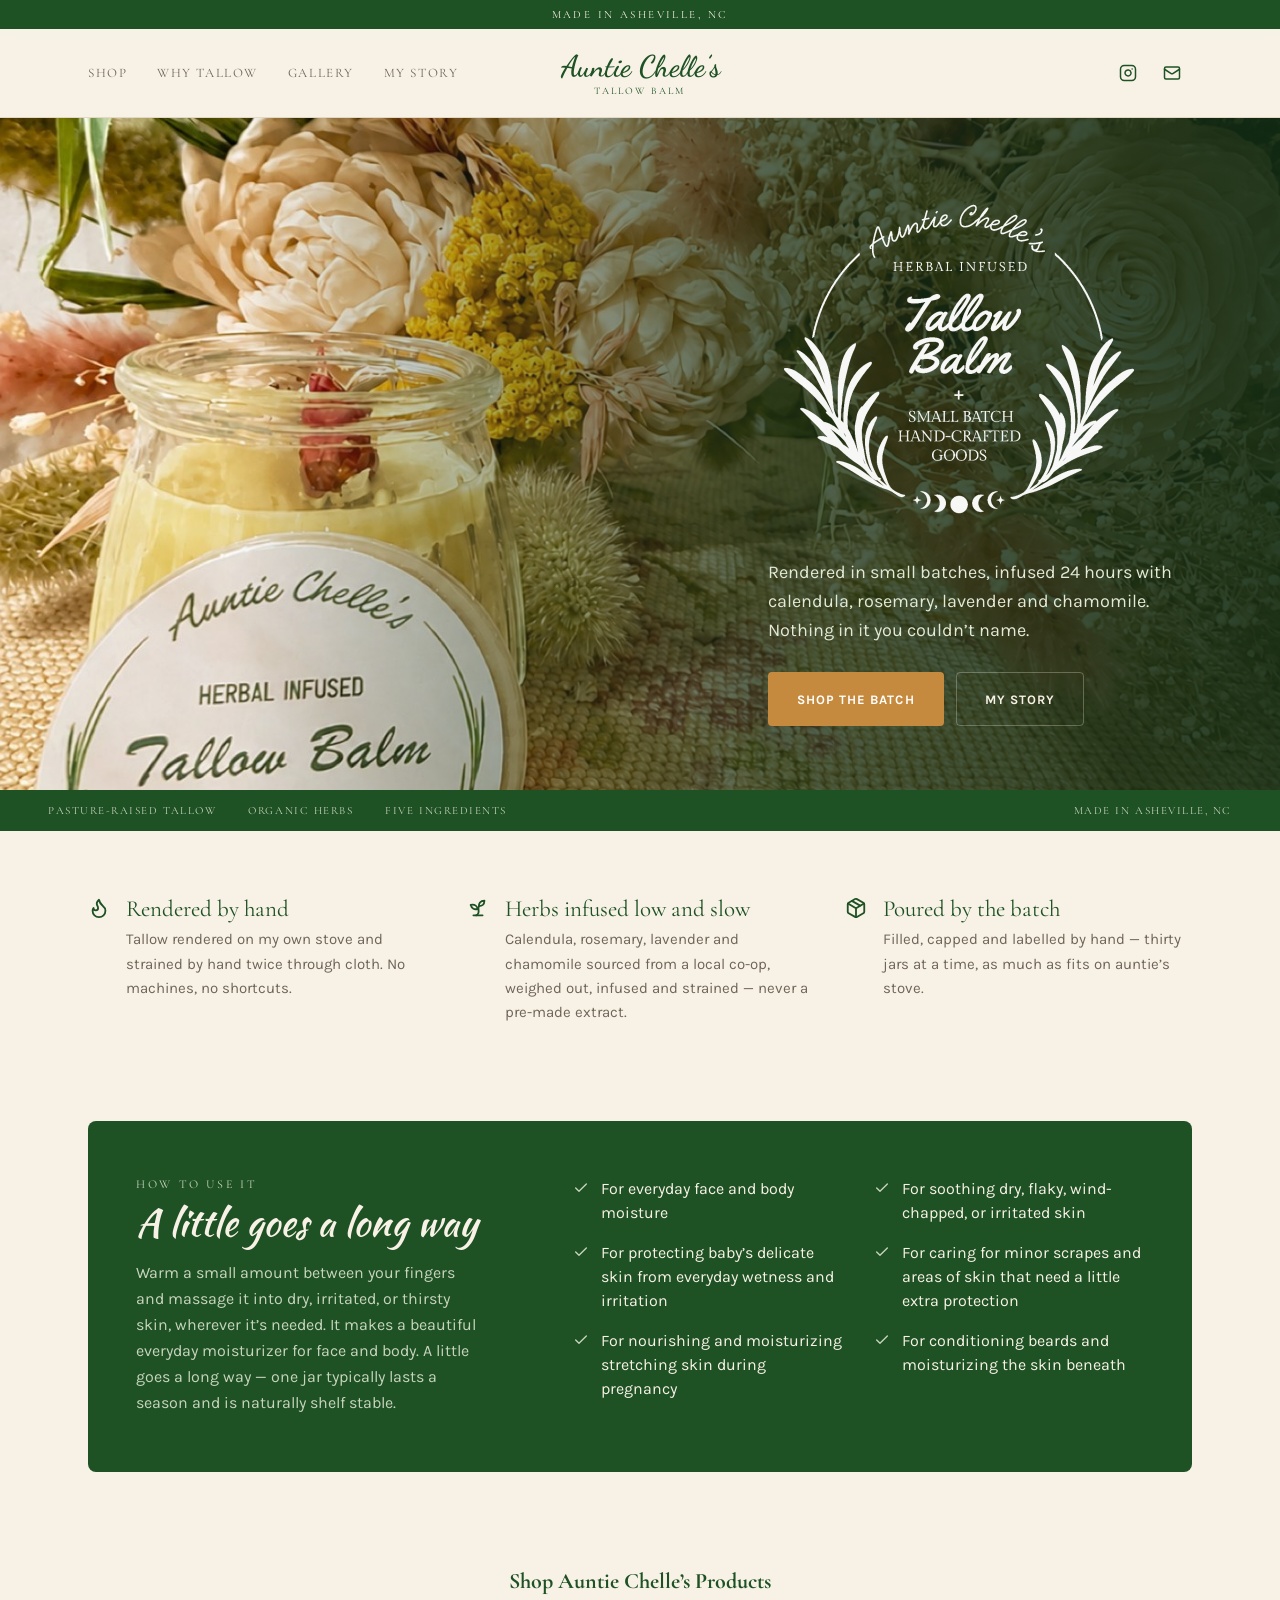
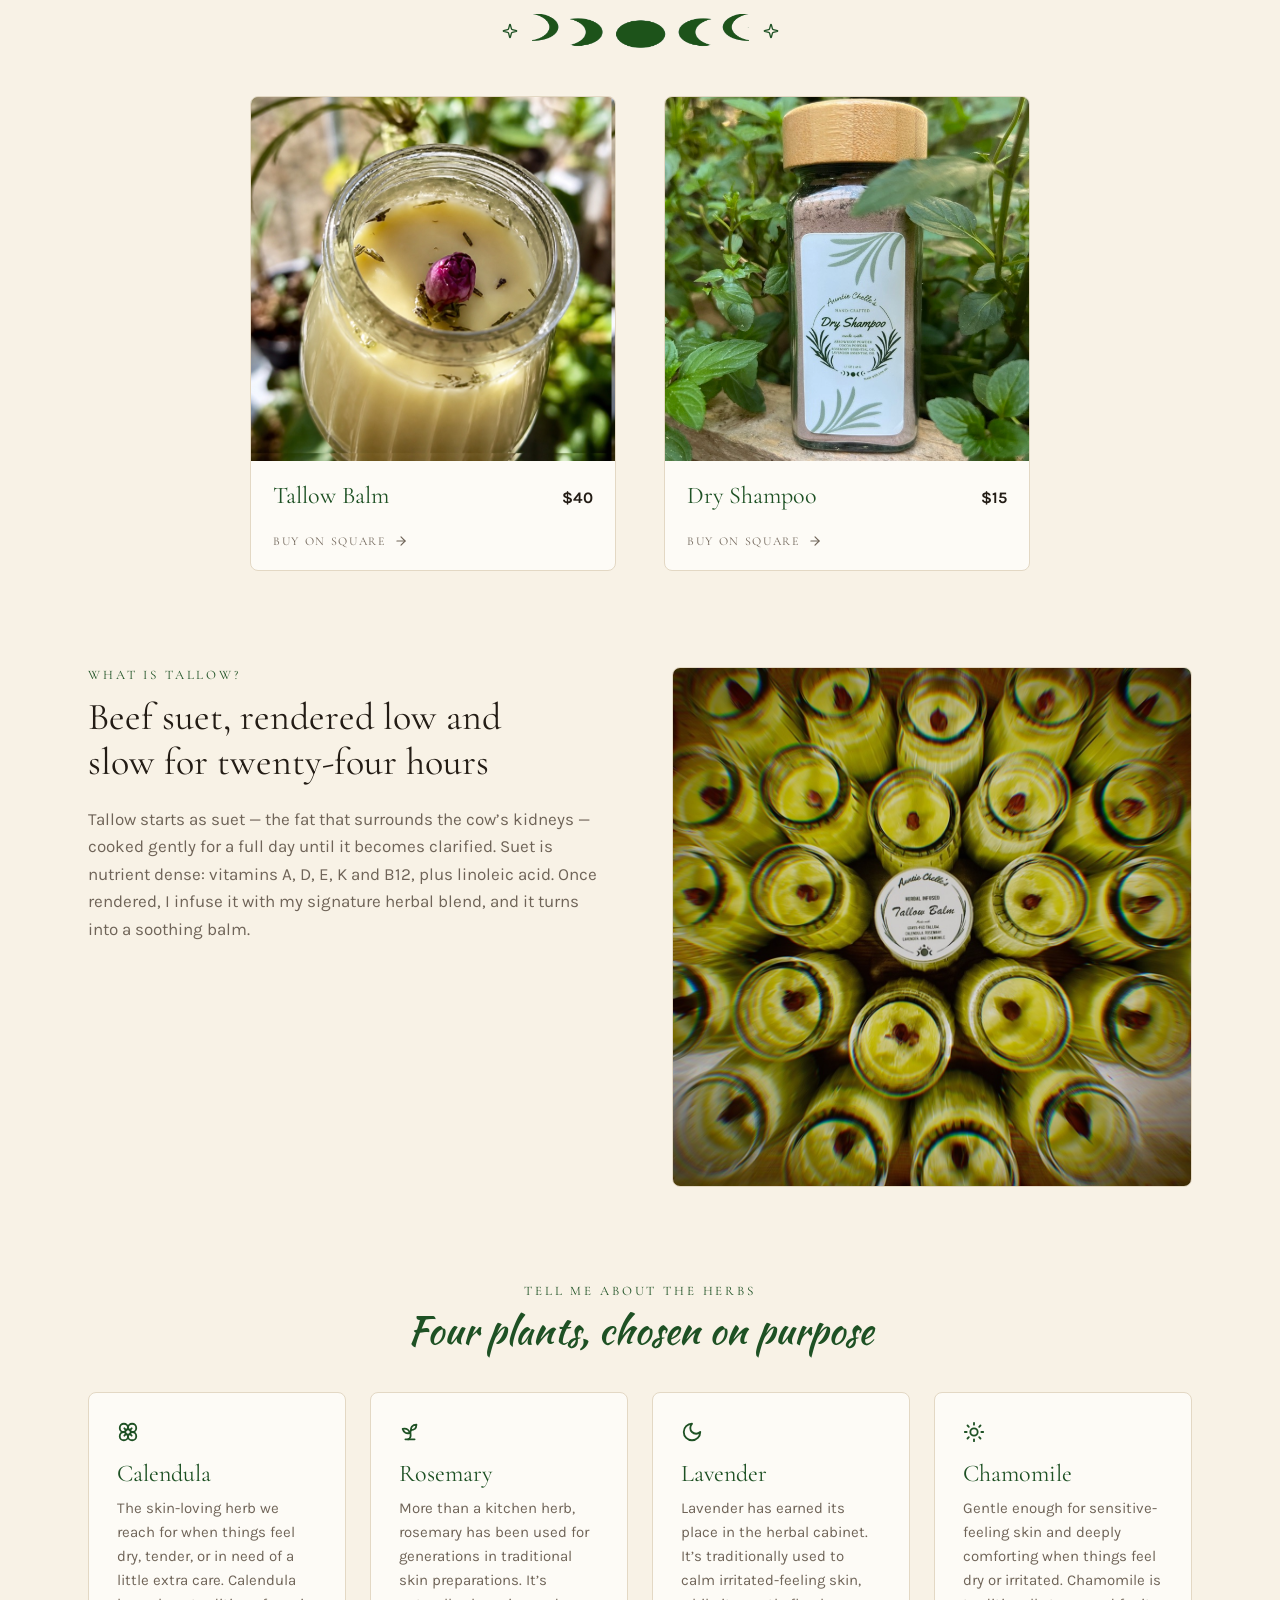
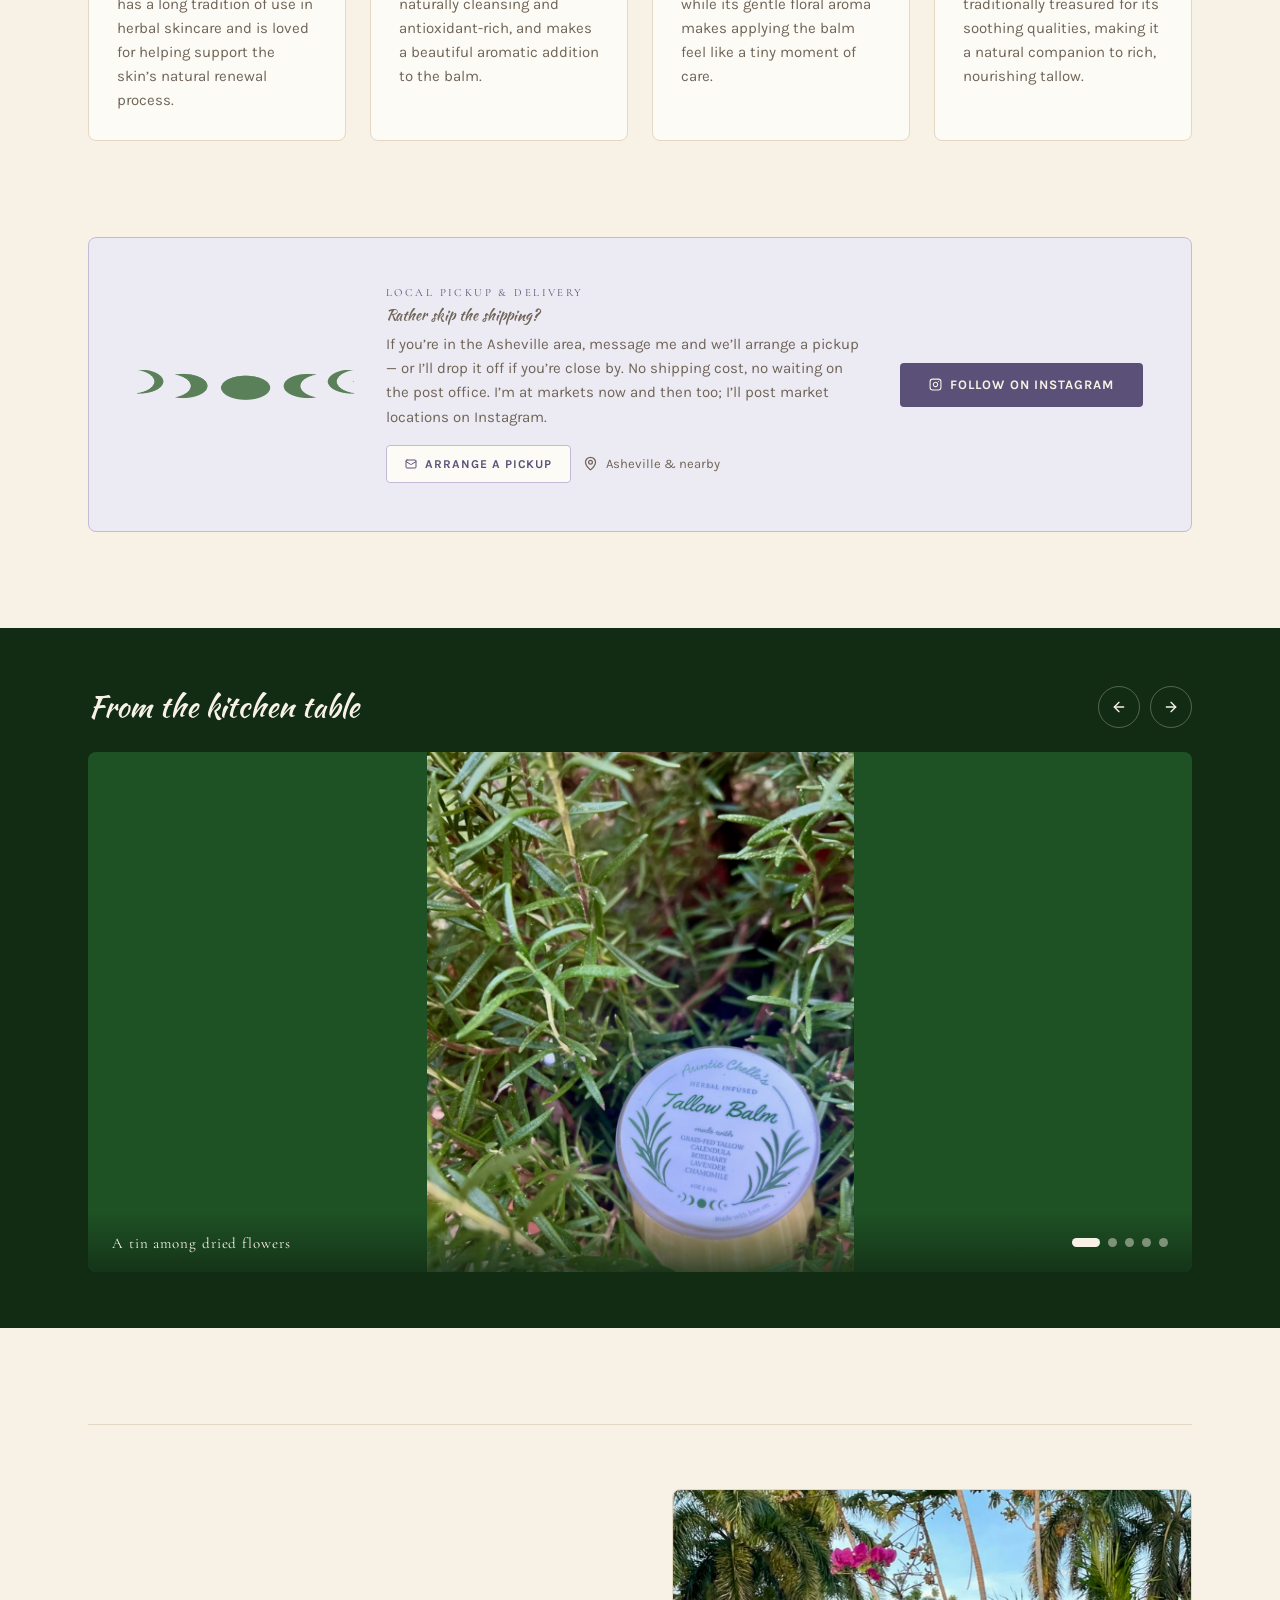
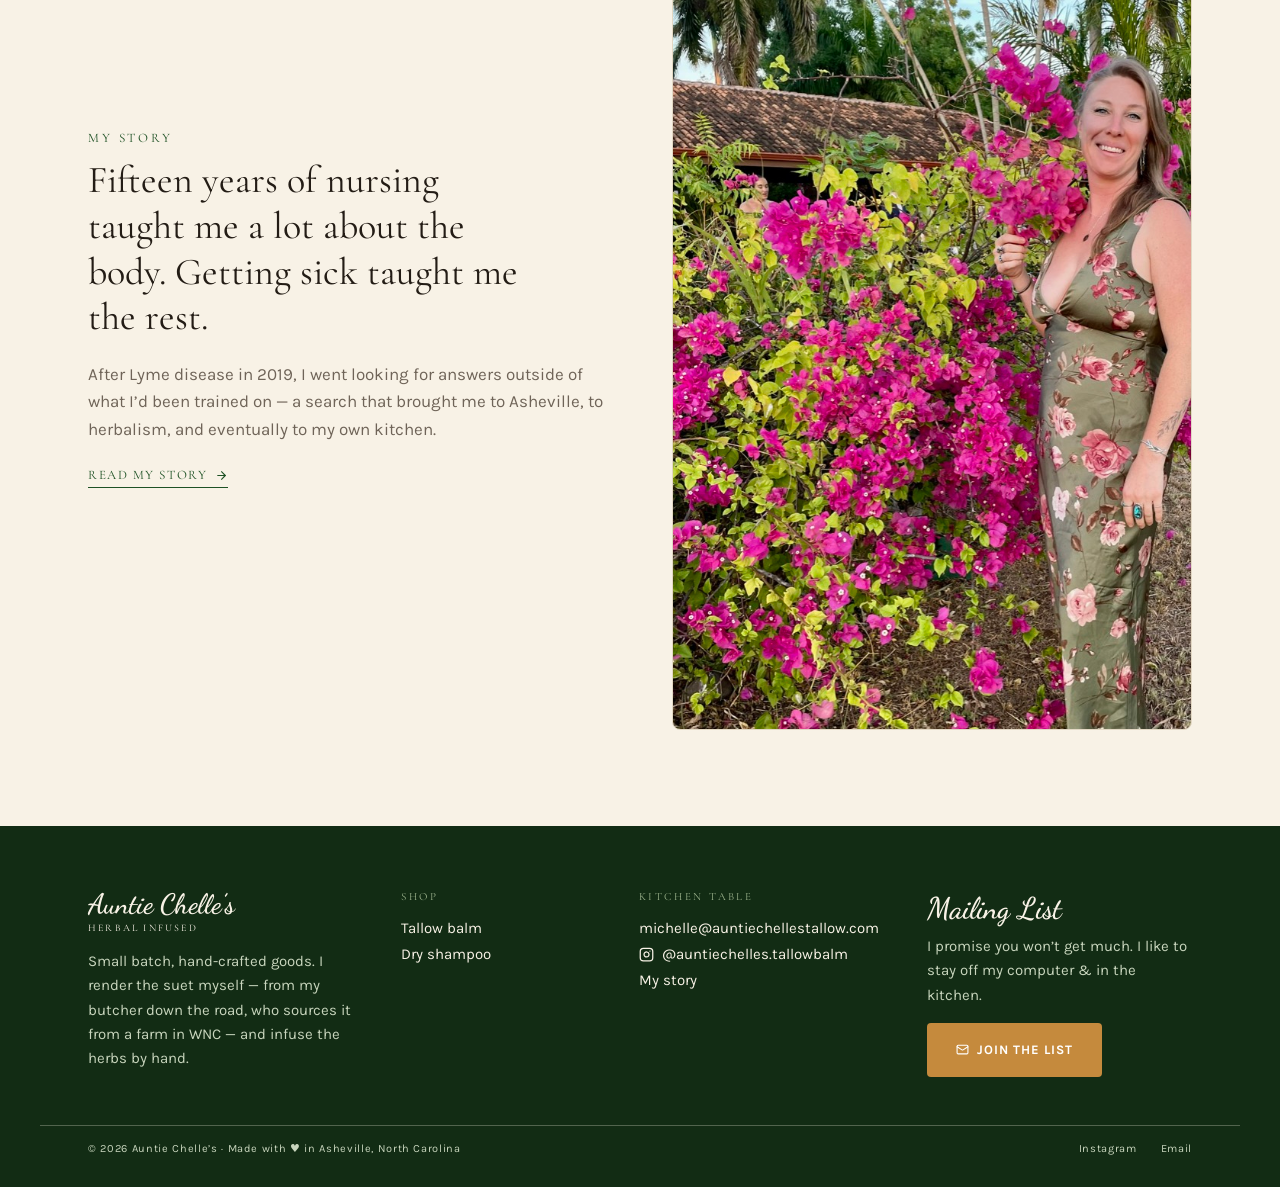
==== index.html @ f44988fe "Build static site from Claude Design export Converts the Claude Design canvas artboards into a plain" ====
<!DOCTYPE html>
<html lang="en">
<head>
<meta charset="utf-8">
<meta name="viewport" content="width=device-width, initial-scale=1">
<title>Auntie Chelle's Tallow Balm — Small Batch Herbal Skincare, Asheville NC</title>
<meta name="description" content="Grass-fed tallow balm rendered by hand in Asheville, North Carolina and infused with calendula, rosemary, lavender and chamomile. Five ingredients, nothing you can't name.">
<link rel="canonical" href="https://auntiechellestallow.com/">
<meta property="og:type" content="website">
<meta property="og:title" content="Auntie Chelle's Tallow Balm">
<meta property="og:description" content="Small batch herbal tallow balm, rendered by hand in Asheville, North Carolina.">
<meta property="og:image" content="https://auntiechellestallow.com/images/product-tallow-balm.jpg">
<meta property="og:url" content="https://auntiechellestallow.com/">
<meta name="twitter:card" content="summary_large_image">
<link rel="stylesheet" href="styles.css">
</head>
<body>

<!-- Icons. You never need to touch this block. -->
<svg width="0" height="0" style="position:absolute" aria-hidden="true" focusable="false"><defs>
<symbol id="i-instagram" viewBox="0 0 24 24"><rect width="20" height="20" x="2" y="2" rx="5" ry="5"/><path d="M16 11.37A4 4 0 1 1 12.63 8 4 4 0 0 1 16 11.37z"/><line x1="17.5" x2="17.51" y1="6.5" y2="6.5"/></symbol>
<symbol id="i-mail" viewBox="0 0 24 24"><rect width="20" height="16" x="2" y="4" rx="2"/><path d="m22 7-8.97 5.7a1.94 1.94 0 0 1-2.06 0L2 7"/></symbol>
<symbol id="i-flame" viewBox="0 0 24 24"><path d="M8.5 14.5A2.5 2.5 0 0 0 11 12c0-1.38-.5-2-1-3-1.072-2.143-.224-4.054 2-6 .5 2.5 2 4.9 4 6.5 2 1.6 3 3.5 3 5.5a7 7 0 1 1-14 0c0-1.153.433-2.294 1-3a2.5 2.5 0 0 0 2.5 2.5z"/></symbol>
<symbol id="i-sprout" viewBox="0 0 24 24"><path d="M7 20h10"/><path d="M10 20c5.5-2.5.8-6.4 3-10"/><path d="M9.5 9.4c1.1.8 1.8 2.2 2.3 3.7-2 .4-3.5.4-4.8-.3-1.2-.6-2.3-1.9-3-4.2 2.8-.5 4.4 0 5.5.8z"/><path d="M14.1 6a7 7 0 0 0-1.1 4c1.9-.1 3.3-.6 4.3-1.4 1-1 1.6-2.3 1.7-4.6-2.7.1-4 1-4.9 2z"/></symbol>
<symbol id="i-package" viewBox="0 0 24 24"><path d="M11 21.73a2 2 0 0 0 2 0l7-4A2 2 0 0 0 21 16V8a2 2 0 0 0-1-1.73l-7-4a2 2 0 0 0-2 0l-7 4A2 2 0 0 0 3 8v8a2 2 0 0 0 1 1.73z"/><path d="M12 22V12"/><path d="m3.3 7 7.703 4.734a2 2 0 0 0 1.994 0L20.7 7"/><path d="m7.5 4.27 9 5.15"/></symbol>
<symbol id="i-check" viewBox="0 0 24 24"><path d="M20 6 9 17l-5-5"/></symbol>
<symbol id="i-flower" viewBox="0 0 24 24"><circle cx="12" cy="12" r="3"/><path d="M12 16.5A4.5 4.5 0 1 1 7.5 12 4.5 4.5 0 1 1 12 7.5a4.5 4.5 0 1 1 4.5 4.5 4.5 4.5 0 1 1-4.5 4.5"/><path d="M12 7.5V9"/><path d="M7.5 12H9"/><path d="M16.5 12H15"/><path d="M12 16.5V15"/><path d="m8 8 1.88 1.88"/><path d="M14.12 9.88 16 8"/><path d="m8 16 1.88-1.88"/><path d="M14.12 14.12 16 16"/></symbol>
<symbol id="i-moon" viewBox="0 0 24 24"><path d="M12 3a6 6 0 0 0 9 9 9 9 0 1 1-9-9Z"/></symbol>
<symbol id="i-sun" viewBox="0 0 24 24"><circle cx="12" cy="12" r="4"/><path d="M12 2v2"/><path d="M12 20v2"/><path d="m4.93 4.93 1.41 1.41"/><path d="m17.66 17.66 1.41 1.41"/><path d="M2 12h2"/><path d="M20 12h2"/><path d="m6.34 17.66-1.41 1.41"/><path d="m19.07 4.93-1.41 1.41"/></symbol>
<symbol id="i-sparkle" viewBox="0 0 24 24"><path d="M9.937 15.5A2 2 0 0 0 8.5 14.063l-6.135-1.582a.5.5 0 0 1 0-.962L8.5 9.936A2 2 0 0 0 9.937 8.5l1.582-6.135a.5.5 0 0 1 .963 0L14.063 8.5A2 2 0 0 0 15.5 9.937l6.135 1.581a.5.5 0 0 1 0 .964L15.5 14.063a2 2 0 0 0-1.437 1.437l-1.582 6.135a.5.5 0 0 1-.963 0z"/></symbol>
<symbol id="i-arrow-left" viewBox="0 0 24 24"><path d="m12 19-7-7 7-7"/><path d="M19 12H5"/></symbol>
<symbol id="i-arrow-right" viewBox="0 0 24 24"><path d="M5 12h14"/><path d="m12 5 7 7-7 7"/></symbol>
<symbol id="i-map-pin" viewBox="0 0 24 24"><path d="M20 10c0 4.993-5.539 10.193-7.399 11.799a1 1 0 0 1-1.202 0C9.539 20.193 4 14.993 4 10a8 8 0 0 1 16 0"/><circle cx="12" cy="10" r="3"/></symbol>
<symbol id="i-menu" viewBox="0 0 24 24"><line x1="4" x2="20" y1="12" y2="12"/><line x1="4" x2="20" y1="6" y2="6"/><line x1="4" x2="20" y1="18" y2="18"/></symbol>
<symbol id="i-x" viewBox="0 0 24 24"><path d="M18 6 6 18"/><path d="m6 6 12 12"/></symbol>
</defs></svg>


<!-- ===== Top banner. Change this text, or delete these 3 lines to hide it. ===== -->
<div class="announce">Made in Asheville, NC</div>


<!-- ===== Header ===== -->
<header class="site-header">
  <div class="site-header__inner">
    <button class="nav-toggle" type="button" aria-expanded="false" aria-controls="site-nav" aria-label="Menu">
      <svg class="icon nav-toggle__open"><use href="#i-menu"/></svg>
      <svg class="icon nav-toggle__close"><use href="#i-x"/></svg>
    </button>
    <nav class="site-nav" id="site-nav">
      <a href="#shop">Shop</a>
      <a href="#about">Why Tallow</a>
      <a href="#gallery">Gallery</a>
      <a href="story.html">My Story</a>
    </nav>
    <a class="wordmark" href="#top">
      <span class="wordmark__name">Auntie Chelle&rsquo;s</span>
      <span class="wordmark__sub">Tallow Balm</span>
    </a>
    <div class="header-social">
      <a href="https://www.instagram.com/auntiechelles.tallowbalm/" target="_blank" rel="noopener" aria-label="Instagram"><svg class="icon"><use href="#i-instagram"/></svg></a>
      <a href="mailto:michelle@auntiechellestallow.com" aria-label="Email Michelle"><svg class="icon"><use href="#i-mail"/></svg></a>
    </div>
  </div>
</header>


<!-- ===== Hero ===== -->
<section id="top">
  <div class="hero">
    <div class="hero__inner">
      <img class="hero__mark" src="images/mark-tallow-balm.webp" width="380" height="356"
           alt="Auntie Chelle's Herbal Infused Tallow Balm — small batch hand-crafted goods">
      <p class="hero__text">Rendered in small batches, infused 24 hours with calendula, rosemary, lavender and chamomile. Nothing in it you couldn&rsquo;t name.</p>
      <div class="hero__actions">
        <a class="btn btn--accent" href="#shop">Shop the batch</a>
        <a class="btn btn--ghost-light" href="story.html">My story</a>
      </div>
    </div>
  </div>
  <div class="trust-strip">
    <span>Pasture-raised tallow</span>
    <span>Organic herbs</span>
    <span>Five ingredients</span>
    <span class="trust-strip__last">Made in Asheville, NC</span>
  </div>
</section>


<!-- ===== Three things ===== -->
<section class="wrap features">
  <div class="feature">
    <span class="feature__icon"><svg class="icon"><use href="#i-flame"/></svg></span>
    <div>
      <h2 class="feature__title">Rendered by hand</h2>
      <p>Tallow rendered on my own stove and strained by hand twice through cloth. No machines, no shortcuts.</p>
    </div>
  </div>
  <div class="feature">
    <span class="feature__icon"><svg class="icon"><use href="#i-sprout"/></svg></span>
    <div>
      <h2 class="feature__title">Herbs infused low and slow</h2>
      <p>Calendula, rosemary, lavender and chamomile sourced from a local co-op, weighed out, infused and strained &mdash; never a pre-made extract.</p>
    </div>
  </div>
  <div class="feature">
    <span class="feature__icon"><svg class="icon"><use href="#i-package"/></svg></span>
    <div>
      <h2 class="feature__title">Poured by the batch</h2>
      <p>Filled, capped and labelled by hand &mdash; thirty jars at a time, as much as fits on auntie&rsquo;s stove.</p>
    </div>
  </div>
</section>


<!-- ===== How to use it ===== -->
<section class="wrap section">
  <div class="panel panel--split">
    <div>
      <div class="eyebrow">How to use it</div>
      <p class="script-heading">A little goes a long way</p>
      <p class="panel__lede">Warm a small amount between your fingers and massage it into dry, irritated, or thirsty skin, wherever it&rsquo;s needed. It makes a beautiful everyday moisturizer for face and body. A little goes a long way &mdash; one jar typically lasts a season and is naturally shelf stable.</p>
    </div>
    <ul class="check-list">
      <li><svg class="icon"><use href="#i-check"/></svg>For everyday face and body moisture</li>
      <li><svg class="icon"><use href="#i-check"/></svg>For soothing dry, flaky, wind-chapped, or irritated skin</li>
      <li><svg class="icon"><use href="#i-check"/></svg>For protecting baby&rsquo;s delicate skin from everyday wetness and irritation</li>
      <li><svg class="icon"><use href="#i-check"/></svg>For caring for minor scrapes and areas of skin that need a little extra protection</li>
      <li><svg class="icon"><use href="#i-check"/></svg>For nourishing and moisturizing stretching skin during pregnancy</li>
      <li><svg class="icon"><use href="#i-check"/></svg>For conditioning beards and moisturizing the skin beneath</li>
    </ul>
  </div>
</section>


<!-- =========================================================================
     SHOP — to change a price, edit the text inside <span class="product-card__price">.
     To change where a card links, edit its href="..." (your Square checkout link).
     ========================================================================= -->
<section class="wrap section" id="shop">
  <div class="section-head">
    <h2 class="section-head__title">Shop Auntie Chelle&rsquo;s Products</h2>
    <div class="rule">
      <svg class="icon"><use href="#i-sparkle"/></svg>
      <img src="images/moon-rule.png" width="217" height="61" alt="">
      <svg class="icon"><use href="#i-sparkle"/></svg>
    </div>
  </div>
  <div class="product-grid">

    <a class="product-card" href="https://square.link/u/1GvXjHln" target="_blank" rel="noopener">
      <div class="product-card__media" style="background-image:url('images/product-tallow-balm.jpg');background-position:calc(58% - 15px) 45%"></div>
      <div class="product-card__body">
        <span class="product-card__name">Tallow Balm</span>
        <span class="product-card__price">$40</span>
      </div>
      <div class="product-card__cta">Buy on Square <svg class="icon"><use href="#i-arrow-right"/></svg></div>
    </a>

    <a class="product-card" href="https://square.link/u/zjrhsPnq" target="_blank" rel="noopener">
      <div class="product-card__media" style="background-image:url('images/product-dry-shampoo.jpg')"></div>
      <div class="product-card__body">
        <span class="product-card__name">Dry Shampoo</span>
        <span class="product-card__price">$15</span>
      </div>
      <div class="product-card__cta">Buy on Square <svg class="icon"><use href="#i-arrow-right"/></svg></div>
    </a>

  </div>
</section>


<!-- ===== What is tallow ===== -->
<section class="wrap section" id="about">
  <div class="split">
    <div>
      <div class="eyebrow">What is tallow?</div>
      <h2 class="serif-heading" style="max-width:24ch">Beef suet, rendered low and slow for twenty-four hours</h2>
      <p class="lede">Tallow starts as suet &mdash; the fat that surrounds the cow&rsquo;s kidneys &mdash; cooked gently for a full day until it becomes clarified. Suet is nutrient dense: vitamins A, D, E, K and B12, plus linoleic acid. Once rendered, I infuse it with my signature herbal blend, and it turns into a soothing balm.</p>
    </div>
    <div class="framed">
      <img src="images/gallery-batch.jpg" width="1100" height="1100" loading="lazy"
           alt="A finished batch of Tallow Balm jars, seen from above">
    </div>
  </div>
</section>


<!-- ===== The herbs ===== -->
<section class="wrap section">
  <div class="section-head" style="margin-bottom:0">
    <div class="eyebrow">Tell me about the herbs</div>
    <h2 class="script-heading">Four plants, chosen on purpose</h2>
  </div>
  <div class="herb-grid">
    <div class="herb">
      <div class="herb__icon"><svg class="icon"><use href="#i-flower"/></svg></div>
      <h3 class="herb__name">Calendula</h3>
      <p>The skin-loving herb we reach for when things feel dry, tender, or in need of a little extra care. Calendula has a long tradition of use in herbal skincare and is loved for helping support the skin&rsquo;s natural renewal process.</p>
    </div>
    <div class="herb">
      <div class="herb__icon"><svg class="icon"><use href="#i-sprout"/></svg></div>
      <h3 class="herb__name">Rosemary</h3>
      <p>More than a kitchen herb, rosemary has been used for generations in traditional skin preparations. It&rsquo;s naturally cleansing and antioxidant-rich, and makes a beautiful aromatic addition to the balm.</p>
    </div>
    <div class="herb">
      <div class="herb__icon"><svg class="icon"><use href="#i-moon"/></svg></div>
      <h3 class="herb__name">Lavender</h3>
      <p>Lavender has earned its place in the herbal cabinet. It&rsquo;s traditionally used to calm irritated-feeling skin, while its gentle floral aroma makes applying the balm feel like a tiny moment of care.</p>
    </div>
    <div class="herb">
      <div class="herb__icon"><svg class="icon"><use href="#i-sun"/></svg></div>
      <h3 class="herb__name">Chamomile</h3>
      <p>Gentle enough for sensitive-feeling skin and deeply comforting when things feel dry or irritated. Chamomile is traditionally treasured for its soothing qualities, making it a natural companion to rich, nourishing tallow.</p>
    </div>
  </div>
</section>


<!-- ===== Local pickup ===== -->
<section class="wrap section" id="market">
  <div class="pickup">
    <img class="pickup__mark" src="images/moon-rule.png" width="217" height="61" alt="" loading="lazy">
    <div>
      <div class="eyebrow">Local pickup &amp; delivery</div>
      <p class="pickup__title">Rather skip the shipping?</p>
      <p>If you&rsquo;re in the Asheville area, message me and we&rsquo;ll arrange a pickup &mdash; or I&rsquo;ll drop it off if you&rsquo;re close by. No shipping cost, no waiting on the post office. I&rsquo;m at markets now and then too; I&rsquo;ll post market locations on Instagram.</p>
      <div class="pickup__actions">
        <a class="btn btn--sm btn--lavender-outline" href="mailto:michelle@auntiechellestallow.com">
          <svg class="icon"><use href="#i-mail"/></svg>Arrange a pickup
        </a>
        <span class="pickup__note"><svg class="icon"><use href="#i-map-pin"/></svg>Asheville &amp; nearby</span>
      </div>
    </div>
    <a class="btn btn--lavender" href="https://www.instagram.com/auntiechelles.tallowbalm/" target="_blank" rel="noopener">
      <svg class="icon"><use href="#i-instagram"/></svg>Follow on Instagram
    </a>
  </div>
</section>


<!-- =========================================================================
     GALLERY — to add or remove a photo, add or remove one <div class="gallery__slide">
     line below. Put the photo in the images folder first. The dots and arrows
     adjust themselves automatically.
     ========================================================================= -->
<section class="gallery" id="gallery">
  <div class="gallery__head">
    <h2 class="gallery__title">From the kitchen table</h2>
    <div class="gallery__controls">
      <button class="gallery__btn" type="button" data-gallery-prev aria-label="Previous photo"><svg class="icon"><use href="#i-arrow-left"/></svg></button>
      <button class="gallery__btn" type="button" data-gallery-next aria-label="Next photo"><svg class="icon"><use href="#i-arrow-right"/></svg></button>
    </div>
  </div>
  <div class="gallery__frame">
    <div class="gallery__viewport" data-gallery aria-roledescription="carousel" aria-label="Photos of Auntie Chelle's balm">
      <div class="gallery__track" data-gallery-track>
        <div class="gallery__slide" style="background-image:url('images/gallery-tin-flowers.jpg')" data-caption="A tin among dried flowers" role="group" aria-label="A tin among dried flowers"></div>
        <div class="gallery__slide" style="background-image:url('images/gallery-rosemary.jpg')" data-caption="Rosemary, straight from the bush" role="group" aria-label="Rosemary, straight from the bush"></div>
        <div class="gallery__slide" style="background-image:url('images/gallery-seaside.jpg')" data-caption="Travels to the water" role="group" aria-label="Travels to the water"></div>
        <div class="gallery__slide" style="background-image:url('images/gallery-snow.jpg')" data-caption="Winter hands, winter batch" role="group" aria-label="Winter hands, winter batch"></div>
        <div class="gallery__slide" style="background-image:url('images/gallery-shells.jpg')" data-caption="Travels well" role="group" aria-label="Travels well"></div>
      </div>
      <div class="gallery__caption-bar">
        <span class="gallery__caption" data-gallery-caption></span>
        <div class="gallery__dots" data-gallery-dots></div>
      </div>
    </div>
  </div>
</section>


<!-- ===== My story teaser ===== -->
<section class="wrap section" id="story">
  <div class="split split--center" style="border-top:1px solid var(--border-hairline);padding-top:64px">
    <div>
      <div class="eyebrow">My story</div>
      <h2 class="serif-heading" style="max-width:24ch">Fifteen years of nursing taught me a lot about the body. Getting sick taught me the rest.</h2>
      <p class="lede" style="max-width:52ch">After Lyme disease in 2019, I went looking for answers outside of what I&rsquo;d been trained on &mdash; a search that brought me to Asheville, to herbalism, and eventually to my own kitchen.</p>
      <a href="story.html" style="display:inline-flex;align-items:center;gap:8px;margin-top:24px;text-decoration:none;font-family:var(--font-display);font-size:13px;text-transform:uppercase;letter-spacing:.12em;color:var(--rosemary-700);border-bottom:1px solid var(--rosemary-700);padding-bottom:4px">
        Read my story <svg class="icon"><use href="#i-arrow-right"/></svg>
      </a>
    </div>
    <div class="framed">
      <img src="images/michelle.jpg" width="680" height="1100" loading="lazy"
           alt="Michelle, maker of Auntie Chelle's, beside a bougainvillea"
           style="height:100%;object-fit:cover;object-position:75% 30%">
    </div>
  </div>
</section>


<!-- ===== Footer ===== -->
<footer class="site-footer">
  <div class="site-footer__cols">
    <div>
      <div class="wordmark">
        <span class="wordmark__name">Auntie Chelle&rsquo;s</span>
        <span class="wordmark__sub">Herbal Infused</span>
      </div>
      <p class="site-footer__blurb">Small batch, hand-crafted goods. I render the suet myself &mdash; from my butcher down the road, who sources it from a farm in WNC &mdash; and infuse the herbs by hand.</p>
    </div>
    <div>
      <div class="footer-head">Shop</div>
      <div class="footer-links">
        <a href="https://square.link/u/1GvXjHln" target="_blank" rel="noopener">Tallow balm</a>
        <a href="https://square.link/u/zjrhsPnq" target="_blank" rel="noopener">Dry shampoo</a>
      </div>
    </div>
    <div>
      <div class="footer-head">Kitchen table</div>
      <div class="footer-links">
        <a href="mailto:michelle@auntiechellestallow.com">michelle@auntiechellestallow.com</a>
        <a href="https://www.instagram.com/auntiechelles.tallowbalm/" target="_blank" rel="noopener"><svg class="icon"><use href="#i-instagram"/></svg>@auntiechelles.tallowbalm</a>
        <a href="story.html">My story</a>
      </div>
    </div>

    <!-- ===================================================================
         MAILING LIST — this button opens Michelle's Square signup page.
         If the Square link ever changes, replace the href below with the new
         one from Square Dashboard → Customer Directory → Customer Programs.
         =================================================================== -->
    <div class="signup">
      <div class="signup__title">Mailing List</div>
      <p>I promise you won&rsquo;t get much. I like to stay off my computer &amp; in the kitchen.</p>
      <a class="btn btn--accent" href="https://squareup.com/customer-programs/enroll/7SmyrC2PEn3K" target="_blank" rel="noopener">
        <svg class="icon"><use href="#i-mail"/></svg>Join the list
      </a>
    </div>
  </div>

  <div class="site-footer__bottom">
    <span>&copy; 2026 Auntie Chelle&rsquo;s &middot; Made with &hearts; in Asheville, North Carolina</span>
    <nav>
      <a href="https://www.instagram.com/auntiechelles.tallowbalm/" target="_blank" rel="noopener">Instagram</a>
      <a href="mailto:michelle@auntiechellestallow.com">Email</a>
    </nav>
  </div>
</footer>


<script src="site.js"></script>
</body>
</html>
---- styles.css ----
/* ==========================================================================
   Auntie Chelle's — site styles
   Colours and type come from the brand design system. If you want to change
   a colour everywhere on the site, change it once here in :root below.
   ========================================================================== */

@import url("https://fonts.googleapis.com/css2?family=Kaushan+Script&family=Dancing+Script:wght@400..700&family=Cormorant+Garamond:ital,wght@0,300..700;1,300..600&family=Karla:ital,wght@0,300..700;1,400..600&display=swap");

:root {
  /* Greens */
  --rosemary-900: #122c14;
  --rosemary-700: #1e5124;
  --rosemary-600: #2f5028;
  --rosemary-300: #9cb38d;
  --rosemary-200: #c8d5bd;
  --rosemary-100: #e6ecdf;

  /* Creams */
  --tallow-50: #fdfbf6;
  --tallow-100: #f8f2e6;
  --tallow-200: #efe5d2;

  /* Lavender (used by the local-pickup panel) */
  --lavender-100: #eceaf2;
  --lavender-300: #c3bad8;
  --lavender-700: #5b5178;

  /* Beeswax (buttons) */
  --beeswax-500: #c58a3d;
  --beeswax-700: #8c5c1f;

  /* Ink */
  --ink-900: #231c15;
  --ink-500: #6f6458;

  --border-hairline: #e3d8c4;
  --border-inverse: rgba(248, 242, 230, 0.28);

  /* Type */
  --font-body: Karla, system-ui, -apple-system, sans-serif;
  --font-display: "Cormorant Garamond", Georgia, serif;
  --font-script: "Kaushan Script", cursive;
  --font-wordmark: "Dancing Script", cursive;

  --radius: 8px;
  --page-max: 1200px;
  --gutter: 48px;
}

/* --------------------------------------------------------------- reset -- */

*,
*::before,
*::after { box-sizing: border-box; }

body {
  margin: 0;
  background: var(--tallow-100);
  background-image:
    radial-gradient(rgba(35, 28, 21, 0.035) 1px, transparent 1.4px) 0 0 / 7px 7px,
    radial-gradient(rgba(35, 28, 21, 0.025) 1px, transparent 1.4px) 3px 4px / 11px 11px;
  font-family: var(--font-body);
  color: var(--ink-900);
  -webkit-font-smoothing: antialiased;
}

img { max-width: 100%; }

a { color: inherit; }

h1, h2, h3 { font-weight: 400; margin: 0; }

p { margin: 0; }

:focus-visible {
  outline: 2px solid var(--lavender-700);
  outline-offset: 3px;
}

.icon {
  width: 1em;
  height: 1em;
  flex: 0 0 auto;
  stroke: currentColor;
  stroke-width: 2;
  stroke-linecap: round;
  stroke-linejoin: round;
  fill: none;
}

.visually-hidden {
  position: absolute;
  width: 1px; height: 1px;
  padding: 0; margin: -1px;
  overflow: hidden;
  clip: rect(0 0 0 0);
  white-space: nowrap;
}

/* ------------------------------------------------------------- layout --- */

.wrap {
  max-width: var(--page-max);
  margin: 0 auto;
  padding-left: var(--gutter);
  padding-right: var(--gutter);
}

.section { padding-top: 96px; }

/* Stop the sticky header from covering a section when you jump to it
   from the menu (e.g. clicking "Shop" and landing on #shop). */
html { scroll-behavior: smooth; }
[id] { scroll-margin-top: 104px; }

@media (prefers-reduced-motion: reduce) {
  html { scroll-behavior: auto; }
}

.eyebrow {
  font-family: var(--font-display);
  font-size: 13px;
  text-transform: uppercase;
  letter-spacing: 0.22em;
  color: var(--rosemary-700);
}

.script-heading {
  font-family: var(--font-script);
  color: var(--rosemary-700);
  font-size: clamp(28px, 4vw, 38px);
  line-height: 1.15;
  margin: 10px 0 0;
}

.serif-heading {
  font-family: var(--font-display);
  font-size: clamp(28px, 4vw, 38px);
  line-height: 1.2;
  margin: 12px 0 20px;
}

.lede {
  color: var(--ink-500);
  font-size: 17px;
  line-height: 1.62;
  max-width: 54ch;
}

.rule {
  display: flex;
  align-items: center;
  justify-content: center;
  gap: 14px;
  color: var(--rosemary-700);
  margin-top: 20px;
}
.rule .icon { width: 16px; height: 16px; }
.rule img { height: 34px; display: block; }

/* ------------------------------------------------------------ buttons --- */

.btn {
  display: inline-flex;
  align-items: center;
  justify-content: center;
  gap: 8px;
  height: 54px;
  padding: 0 28px;
  border-radius: 4px;
  border: 1px solid transparent;
  font-family: var(--font-body);
  font-size: 13px;
  font-weight: 700;
  text-transform: uppercase;
  letter-spacing: 0.08em;
  text-decoration: none;
  white-space: nowrap;
  cursor: pointer;
  transition: background-color 0.18s ease, color 0.18s ease, border-color 0.18s ease;
}

.btn--accent {
  background: var(--beeswax-500);
  color: #fff;
}
.btn--accent:hover { background: var(--beeswax-700); }

.btn--ghost-light {
  background: transparent;
  color: var(--tallow-100);
  border-color: var(--border-inverse);
}
.btn--ghost-light:hover { background: rgba(248, 242, 230, 0.12); }

.btn--sm { height: 38px; padding: 0 18px; font-size: 12px; }

/* ------------------------------------------------------------- header --- */

.announce {
  background: var(--rosemary-700);
  color: var(--tallow-100);
  text-align: center;
  padding: 8px 16px;
  font-family: var(--font-display);
  font-size: 11px;
  text-transform: uppercase;
  letter-spacing: 0.22em;
}

.site-header {
  position: sticky;
  top: 0;
  z-index: 30;
  background: rgba(248, 242, 230, 0.92);
  backdrop-filter: blur(10px);
  border-bottom: 1px solid var(--border-hairline);
}

.site-header__inner {
  max-width: var(--page-max);
  margin: 0 auto;
  padding: 0 var(--gutter);
  height: 88px;
  display: grid;
  grid-template-columns: 1fr auto 1fr;
  align-items: center;
  gap: 24px;
}

.site-nav {
  display: flex;
  gap: 30px;
  justify-self: start;
}

.site-nav a,
.site-footer a { text-decoration: none; }

.site-nav a {
  font-family: var(--font-display);
  font-size: 13px;
  text-transform: uppercase;
  letter-spacing: 0.12em;
  color: var(--ink-500);
  white-space: nowrap;
}
.site-nav a:hover,
.site-nav a[aria-current="page"] { color: var(--rosemary-700); }

.wordmark {
  display: flex;
  flex-direction: column;
  align-items: center;
  line-height: 1;
  color: var(--rosemary-700);
  text-decoration: none;
}
.wordmark__name {
  font-family: var(--font-wordmark);
  font-weight: 600;
  font-size: 30px;
  white-space: nowrap;
}
.wordmark__sub {
  font-family: var(--font-display);
  font-size: 10px;
  text-transform: uppercase;
  letter-spacing: 0.22em;
  margin-top: 5px;
  white-space: nowrap;
}

.header-social {
  display: flex;
  justify-content: flex-end;
  align-items: center;
  gap: 4px;
}
.header-social a {
  width: 40px;
  height: 40px;
  display: grid;
  place-items: center;
  border-radius: 999px;
  color: var(--rosemary-700);
}
.header-social a:hover { background: var(--rosemary-100); }
.header-social .icon { width: 18px; height: 18px; }

.nav-toggle { display: none; }

/* --------------------------------------------------------------- hero --- */

.hero {
  position: relative;
  min-height: 560px;
  background: var(--tallow-200) url("images/hero-banner.jpg") left 60% / cover no-repeat;
  display: flex;
  justify-content: flex-end;
}
.hero::before {
  content: "";
  position: absolute;
  inset: 0;
  background: linear-gradient(
    270deg,
    rgba(18, 44, 20, 0.9) 0%,
    rgba(18, 44, 20, 0.72) 40%,
    rgba(18, 44, 20, 0) 82%
  );
}
.hero__inner {
  position: relative;
  padding: 64px 72px 64px 88px;
  max-width: 760px;
  display: flex;
  flex-direction: column;
  justify-content: center;
  align-items: flex-start;
}
.hero__mark {
  width: 380px;
  display: block;
  margin: 0 0 6px;
  filter: brightness(0) invert(1) opacity(0.96);
}
.hero__text {
  color: #e2e9d6;
  font-size: 18px;
  line-height: 1.6;
  max-width: 40ch;
  margin: 14px 0 0;
}
.hero__actions { display: flex; flex-wrap: wrap; gap: 12px; margin-top: 28px; }

.trust-strip {
  background: var(--rosemary-700);
  color: var(--rosemary-200);
  padding: 14px var(--gutter);
  display: flex;
  flex-wrap: wrap;
  gap: 12px 32px;
  font-family: var(--font-display);
  font-size: 11px;
  text-transform: uppercase;
  letter-spacing: 0.14em;
}
.trust-strip__last { margin-left: auto; }

/* ----------------------------------------------------------- features --- */

.features {
  display: grid;
  grid-template-columns: repeat(3, 1fr);
  gap: 32px;
  padding-top: 64px;
}
.feature { display: flex; gap: 16px; }
.feature__icon { color: var(--rosemary-700); margin-top: 2px; }
.feature__icon .icon { width: 22px; height: 22px; }
.feature__title {
  font-family: var(--font-display);
  font-size: 23px;
  color: var(--rosemary-700);
}
.feature p {
  font-size: 15px;
  color: var(--ink-500);
  margin-top: 4px;
  line-height: 1.62;
}

/* ------------------------------------------------------------ how-to ---- */

.panel {
  background: var(--rosemary-700);
  border-radius: var(--radius);
  padding: 56px 48px;
  color: var(--tallow-100);
}
.panel--split {
  display: grid;
  grid-template-columns: 0.8fr 1.2fr;
  gap: 56px;
  align-items: start;
}
.panel .eyebrow { color: var(--rosemary-200); font-size: 12px; }
.panel .script-heading { color: inherit; }
.panel__lede {
  color: var(--rosemary-200);
  font-size: 16px;
  line-height: 1.62;
  margin-top: 16px;
  max-width: 34ch;
}

.check-list {
  display: grid;
  grid-template-columns: 1fr 1fr;
  gap: 16px 32px;
  list-style: none;
  margin: 0;
  padding: 0;
}
.check-list li {
  display: flex;
  gap: 12px;
  font-size: 16px;
  line-height: 1.5;
}
.check-list .icon {
  width: 16px;
  height: 16px;
  color: var(--rosemary-200);
  margin-top: 3px;
}

/* ---------------------------------------------------------- products --- */

.section-head { text-align: center; margin-bottom: 48px; }
.section-head__title {
  font-family: var(--font-display);
  font-size: 22px;
  font-weight: 700;
  color: var(--rosemary-700);
}

.product-grid {
  display: grid;
  grid-template-columns: repeat(auto-fit, minmax(280px, 1fr));
  gap: 48px;
  max-width: 780px;
  margin: 0 auto;
}

.product-card {
  display: flex;
  flex-direction: column;
  background: var(--tallow-50);
  border: 1px solid var(--border-hairline);
  border-radius: var(--radius);
  overflow: hidden;
  text-decoration: none;
  color: inherit;
  transition: border-color 0.18s ease, transform 0.18s ease;
}
.product-card:hover {
  border-color: var(--rosemary-600);
  transform: translateY(-3px);
}
.product-card__media {
  aspect-ratio: 1 / 1;
  background-size: cover;
  background-position: center;
  background-color: var(--tallow-200);
}
.product-card__body {
  padding: 20px 22px 24px;
  display: flex;
  align-items: baseline;
  justify-content: space-between;
  gap: 16px;
}
.product-card__name {
  font-family: var(--font-display);
  font-size: 24px;
  color: var(--rosemary-700);
}
.product-card__price {
  font-family: var(--font-body);
  font-size: 16px;
  font-weight: 700;
  color: var(--ink-900);
}
.product-card__cta {
  padding: 0 22px 22px;
  font-family: var(--font-display);
  font-size: 12px;
  text-transform: uppercase;
  letter-spacing: 0.14em;
  color: var(--ink-500);
  display: flex;
  align-items: center;
  gap: 8px;
}
.product-card__cta .icon { width: 14px; height: 14px; }

/* -------------------------------------------------------------- split --- */

.split {
  display: grid;
  grid-template-columns: 1fr 1fr;
  gap: 64px;
  align-items: start;
}
.split--center { align-items: center; }

.framed {
  border-radius: var(--radius);
  overflow: hidden;
  border: 1px solid var(--border-hairline);
  background: var(--tallow-200);
}
.framed img { display: block; width: 100%; height: auto; }

/* -------------------------------------------------------------- herbs --- */

.herb-grid {
  display: grid;
  grid-template-columns: repeat(4, 1fr);
  gap: 24px;
  margin-top: 40px;
}
.herb {
  background: var(--tallow-50);
  border: 1px solid var(--border-hairline);
  border-radius: var(--radius);
  padding: 28px;
}
.herb__icon { color: var(--rosemary-700); }
.herb__icon .icon { width: 22px; height: 22px; }
.herb__name {
  font-family: var(--font-display);
  font-size: 24px;
  color: var(--rosemary-700);
  margin-top: 12px;
}
.herb p {
  color: var(--ink-500);
  font-size: 15px;
  line-height: 1.6;
  margin-top: 8px;
}

/* ------------------------------------------------------------- pickup --- */

.pickup {
  background: var(--lavender-100);
  border: 1px solid var(--lavender-300);
  border-radius: var(--radius);
  padding: 48px;
  display: grid;
  grid-template-columns: auto 1fr auto;
  align-items: center;
  gap: 32px;
}
.pickup__mark { height: 30px; opacity: 0.7; }
.pickup .eyebrow { color: var(--lavender-700); font-size: 11px; }
.pickup__title {
  font-family: var(--font-script);
  font-size: 26px;
  color: var(--lavender-700);
  margin-top: 6px;
}
.pickup p {
  font-size: 15px;
  color: var(--ink-500);
  margin-top: 4px;
  line-height: 1.62;
  max-width: 60ch;
}
.pickup__actions {
  display: flex;
  gap: 12px;
  margin-top: 16px;
  flex-wrap: wrap;
  align-items: center;
}
.btn--lavender-outline {
  border-color: var(--lavender-300);
  background: var(--tallow-50);
  color: var(--lavender-700);
}
.btn--lavender-outline:hover { background: #fff; }
.btn--lavender {
  background: var(--lavender-700);
  color: var(--tallow-100);
  height: 44px;
}
.btn--lavender:hover { background: #4a4163; }
.pickup__note {
  display: inline-flex;
  align-items: center;
  gap: 8px;
  font-size: 13px;
  color: var(--ink-500);
}
.pickup__note .icon { width: 15px; height: 15px; }

/* ------------------------------------------------------------ gallery --- */

.gallery {
  margin-top: 96px;
  background: var(--rosemary-900);
  padding: 56px 0;
}
.gallery__head {
  max-width: var(--page-max);
  margin: 0 auto;
  padding: 0 var(--gutter) 24px;
  display: flex;
  align-items: flex-end;
  justify-content: space-between;
  gap: 24px;
}
.gallery__title {
  font-family: var(--font-script);
  font-size: 30px;
  color: var(--tallow-100);
}
.gallery__controls { display: flex; gap: 10px; }
.gallery__btn {
  width: 42px;
  height: 42px;
  display: grid;
  place-items: center;
  border-radius: 999px;
  border: 1px solid var(--border-inverse);
  background: transparent;
  color: var(--tallow-100);
  cursor: pointer;
}
.gallery__btn:hover { background: rgba(248, 242, 230, 0.12); }
.gallery__btn .icon { width: 16px; height: 16px; }

.gallery__frame {
  max-width: var(--page-max);
  margin: 0 auto;
  padding: 0 var(--gutter);
}
.gallery__viewport {
  position: relative;
  height: 520px;
  overflow: hidden;
  border-radius: var(--radius);
  background: var(--rosemary-700);
}
.gallery__track {
  display: flex;
  height: 100%;
  transition: transform 0.8s cubic-bezier(0.4, 0, 0.2, 1);
}
.gallery__slide {
  flex: 0 0 100%;
  height: 100%;
  background-size: contain;
  background-position: center;
  background-repeat: no-repeat;
}
.gallery__caption-bar {
  position: absolute;
  left: 0; right: 0; bottom: 0;
  padding: 20px 24px;
  display: flex;
  align-items: center;
  justify-content: space-between;
  gap: 24px;
  background: linear-gradient(0deg, rgba(18, 44, 20, 0.78), rgba(18, 44, 20, 0));
}
.gallery__caption {
  font-family: var(--font-display);
  font-size: 15px;
  letter-spacing: 0.06em;
  color: var(--tallow-100);
}
.gallery__dots { display: flex; gap: 8px; align-items: center; }
.gallery__dot {
  width: 9px;
  height: 9px;
  border-radius: 999px;
  border: none;
  padding: 0;
  cursor: pointer;
  background: rgba(248, 242, 230, 0.45);
  transition: width 0.3s ease, background 0.3s ease;
}
.gallery__dot[aria-current="true"] { width: 28px; background: var(--tallow-100); }

@media (prefers-reduced-motion: reduce) {
  .gallery__track { transition: none; }
  .product-card { transition: none; }
}

/* ------------------------------------------------------------- footer --- */

.site-footer {
  background: var(--rosemary-900);
  color: var(--tallow-100);
  margin-top: 96px;
  padding: 64px 0 32px;
}
.site-footer__cols {
  max-width: var(--page-max);
  margin: 0 auto;
  padding: 0 var(--gutter);
  display: grid;
  grid-template-columns: 1.4fr 1fr 1fr 1.4fr;
  gap: 48px;
}
.site-footer__cols--3 { grid-template-columns: 1.4fr 1fr 1fr; }
.site-footer .wordmark { align-items: flex-start; color: inherit; }
.site-footer .wordmark__name { font-size: 28px; }
.site-footer__blurb {
  margin-top: 16px;
  font-size: 15px;
  color: var(--rosemary-200);
  max-width: 30ch;
  line-height: 1.62;
}
.footer-head {
  font-family: var(--font-display);
  font-size: 11px;
  text-transform: uppercase;
  letter-spacing: 0.22em;
  color: var(--rosemary-300);
}
.footer-links {
  display: flex;
  flex-direction: column;
  gap: 8px;
  margin-top: 16px;
  font-size: 15px;
}
.footer-links a { color: var(--tallow-100); }
.footer-links a:hover { text-decoration: underline; }
.footer-links a .icon { width: 15px; height: 15px; }
.footer-links a:has(.icon) { display: inline-flex; align-items: center; gap: 8px; }

.signup__title {
  font-family: var(--font-wordmark);
  font-weight: 600;
  font-size: 30px;
}
.signup p {
  font-size: 15px;
  color: var(--rosemary-200);
  margin: 8px 0 16px;
  line-height: 1.62;
}

.site-footer__bottom {
  max-width: var(--page-max);
  margin: 48px auto 0;
  padding: 16px var(--gutter) 0;
  border-top: 1px solid var(--border-inverse);
  display: flex;
  flex-wrap: wrap;
  gap: 12px 24px;
  justify-content: space-between;
  font-size: 11px;
  color: var(--rosemary-200);
  letter-spacing: 0.06em;
}
.site-footer__bottom nav { display: flex; gap: 24px; }

/* ---------------------------------------------------------- story page -- */

.story-hero { padding-top: 80px; text-align: center; }
.story-hero h1 {
  font-family: var(--font-script);
  font-size: clamp(38px, 6vw, 58px);
  line-height: 1.08;
  color: var(--rosemary-700);
  margin: 14px auto 0;
  max-width: 22ch;
}
.story-split {
  display: grid;
  grid-template-columns: 0.85fr 1fr;
  gap: 64px;
  align-items: start;
  padding-top: 56px;
}
.story-split .framed img { height: 100%; min-height: 520px; object-fit: cover; object-position: 75% 30%; }
.story-body h2 {
  font-family: var(--font-display);
  font-size: clamp(28px, 4vw, 40px);
  line-height: 1.2;
  margin: 0 0 24px;
  max-width: 26ch;
}
.story-body p + p { margin-top: 16px; }
.story-body .lede { max-width: 56ch; }

.steps {
  display: grid;
  grid-template-columns: repeat(3, 1fr);
  gap: 32px;
  margin-top: 48px;
}
.step__num {
  font-family: var(--font-display);
  font-size: 12px;
  text-transform: uppercase;
  letter-spacing: 0.16em;
  color: var(--rosemary-700);
}
.step__name {
  font-family: var(--font-script);
  font-size: 24px;
  color: var(--rosemary-700);
  margin-top: 6px;
}
.step p {
  color: var(--ink-500);
  font-size: 15px;
  line-height: 1.62;
  margin-top: 6px;
}

.cta-panel { text-align: center; }
.cta-panel .script-heading { font-size: clamp(26px, 4vw, 34px); }
.cta-panel__actions {
  display: flex;
  justify-content: center;
  gap: 12px;
  margin-top: 24px;
  flex-wrap: wrap;
}

/* =========================================================== responsive ==
   Below 960px the site collapses to one column. Below 640px it is tuned
   for phones, which is how most people will arrive from Instagram.
   ========================================================================= */

@media (max-width: 960px) {
  :root { --gutter: 28px; }

  .site-header__inner { grid-template-columns: auto 1fr auto; height: 72px; }
  .site-nav {
    display: none;
    position: absolute;
    top: 100%;
    left: 0;
    right: 0;
    flex-direction: column;
    gap: 0;
    background: var(--tallow-100);
    border-bottom: 1px solid var(--border-hairline);
    padding: 8px 0;
  }
  .site-nav[data-open="true"] { display: flex; }
  .site-nav a { padding: 14px var(--gutter); font-size: 15px; }

  .nav-toggle {
    display: grid;
    place-items: center;
    width: 40px;
    height: 40px;
    border: none;
    background: transparent;
    color: var(--rosemary-700);
    cursor: pointer;
    justify-self: start;
  }
  .nav-toggle .icon { width: 22px; height: 22px; }
  .nav-toggle__close { display: none; }
  .nav-toggle[aria-expanded="true"] .nav-toggle__close { display: block; }
  .nav-toggle[aria-expanded="true"] .nav-toggle__open { display: none; }

  .wordmark { justify-self: center; }
  .wordmark__name { font-size: 24px; }

  .hero { min-height: 480px; background-position: left 55%; }
  .hero::before {
    background: linear-gradient(
      0deg,
      rgba(18, 44, 20, 0.92) 25%,
      rgba(18, 44, 20, 0.78) 60%,
      rgba(18, 44, 20, 0.35) 100%
    );
  }
  .hero__inner { padding: 48px var(--gutter); max-width: none; width: 100%; }
  .hero__mark { width: min(300px, 72vw); }

  .features,
  .herb-grid,
  .steps { grid-template-columns: 1fr 1fr; }

  .panel--split,
  .split,
  .story-split { grid-template-columns: 1fr; gap: 40px; }

  .story-split .framed img { min-height: 380px; }
  .story-split .framed { order: -1; }

  .pickup { grid-template-columns: 1fr; padding: 32px; }
  .pickup__mark { display: none; }

  .gallery__viewport { height: 400px; }

  .site-footer__cols,
  .site-footer__cols--3 { grid-template-columns: 1fr 1fr; gap: 36px; }
}

@media (max-width: 640px) {
  :root { --gutter: 20px; }

  .section { padding-top: 64px; }
  .gallery { margin-top: 64px; }
  .site-footer { margin-top: 64px; }

  .features,
  .herb-grid,
  .steps,
  .check-list,
  .site-footer__cols,
  .site-footer__cols--3 { grid-template-columns: 1fr; }

  .features { gap: 24px; }
  .herb-grid { gap: 16px; }

  .panel { padding: 36px 24px; }
  .trust-strip { font-size: 10px; gap: 8px 20px; }
  .trust-strip__last { margin-left: 0; }

  .btn { width: 100%; }
  .hero__actions { width: 100%; }
  .hero__actions .btn { flex: 1 1 100%; }

  .gallery__viewport { height: 300px; }
  .gallery__head { flex-direction: column; align-items: flex-start; gap: 12px; }

  .site-footer__bottom { flex-direction: column; }
  .site-footer__bottom nav { flex-wrap: wrap; gap: 16px; }

  .split--center .framed { width: 100%; }
}
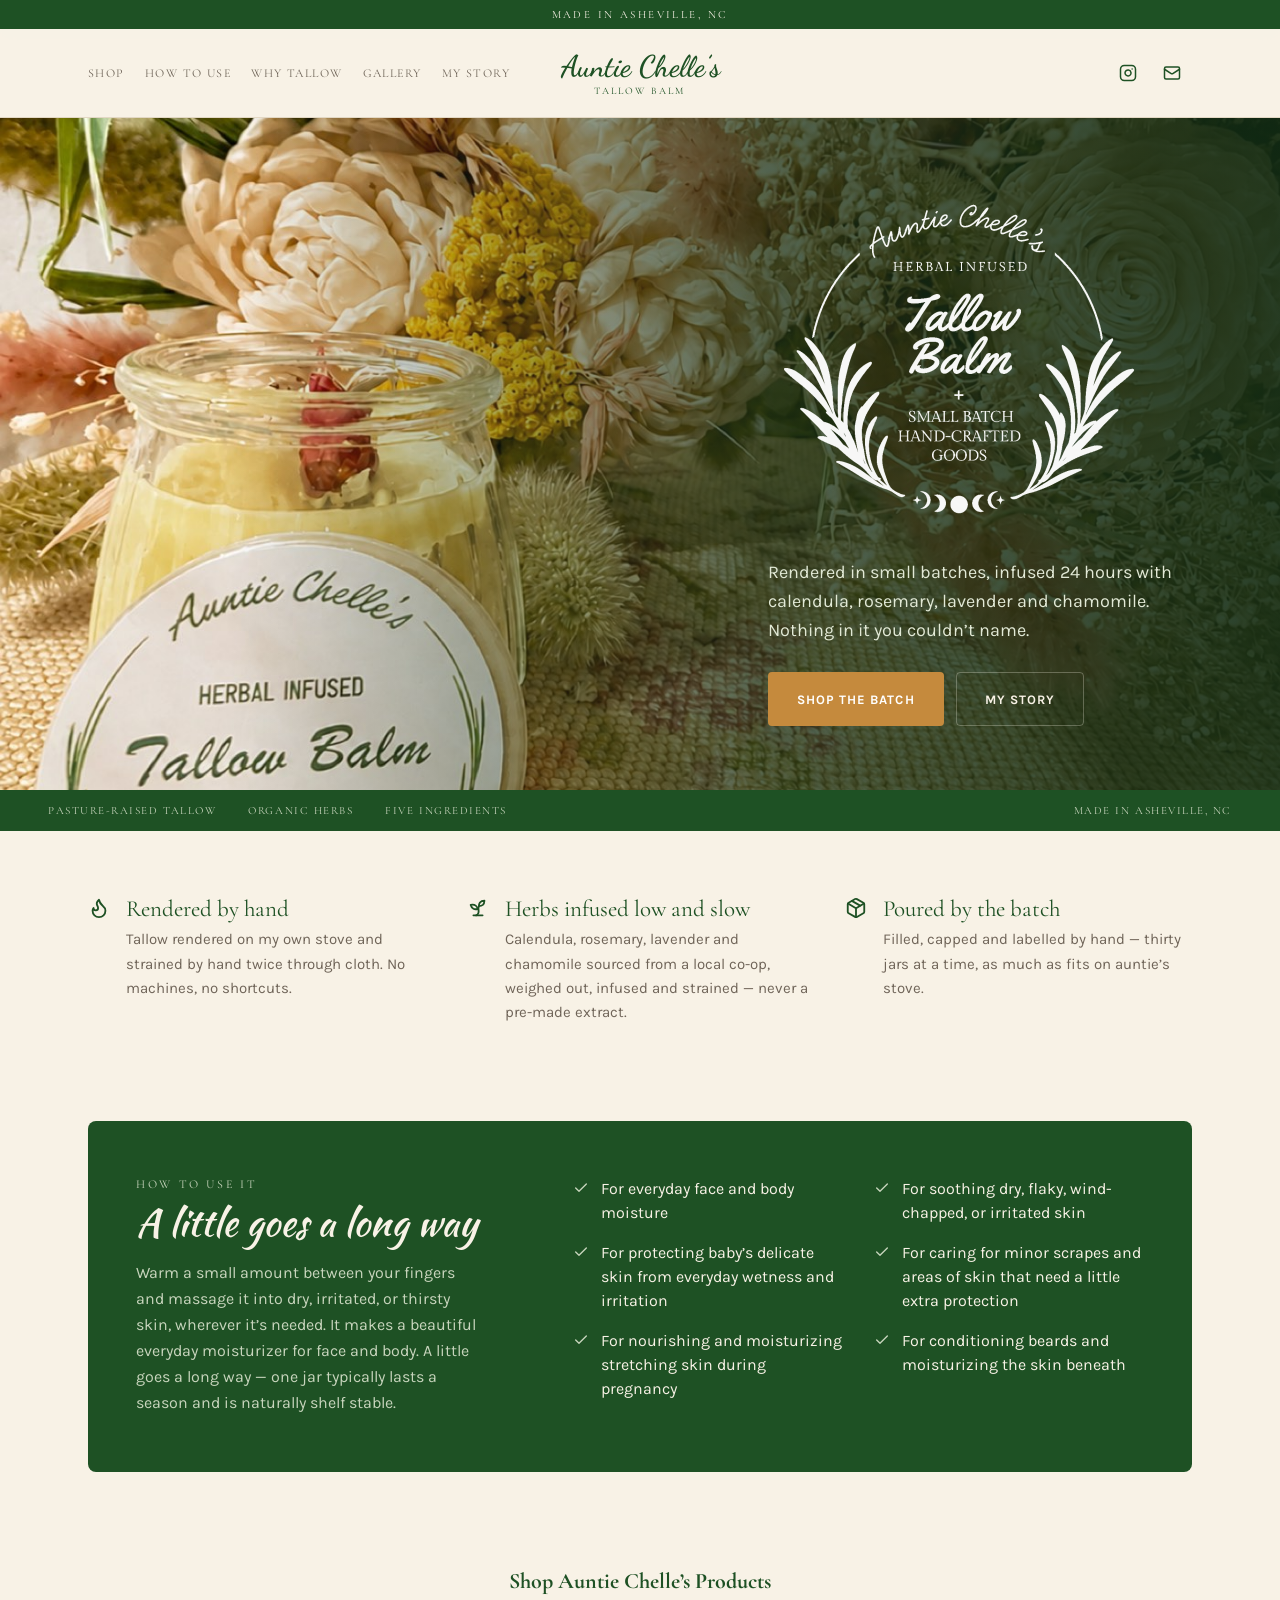
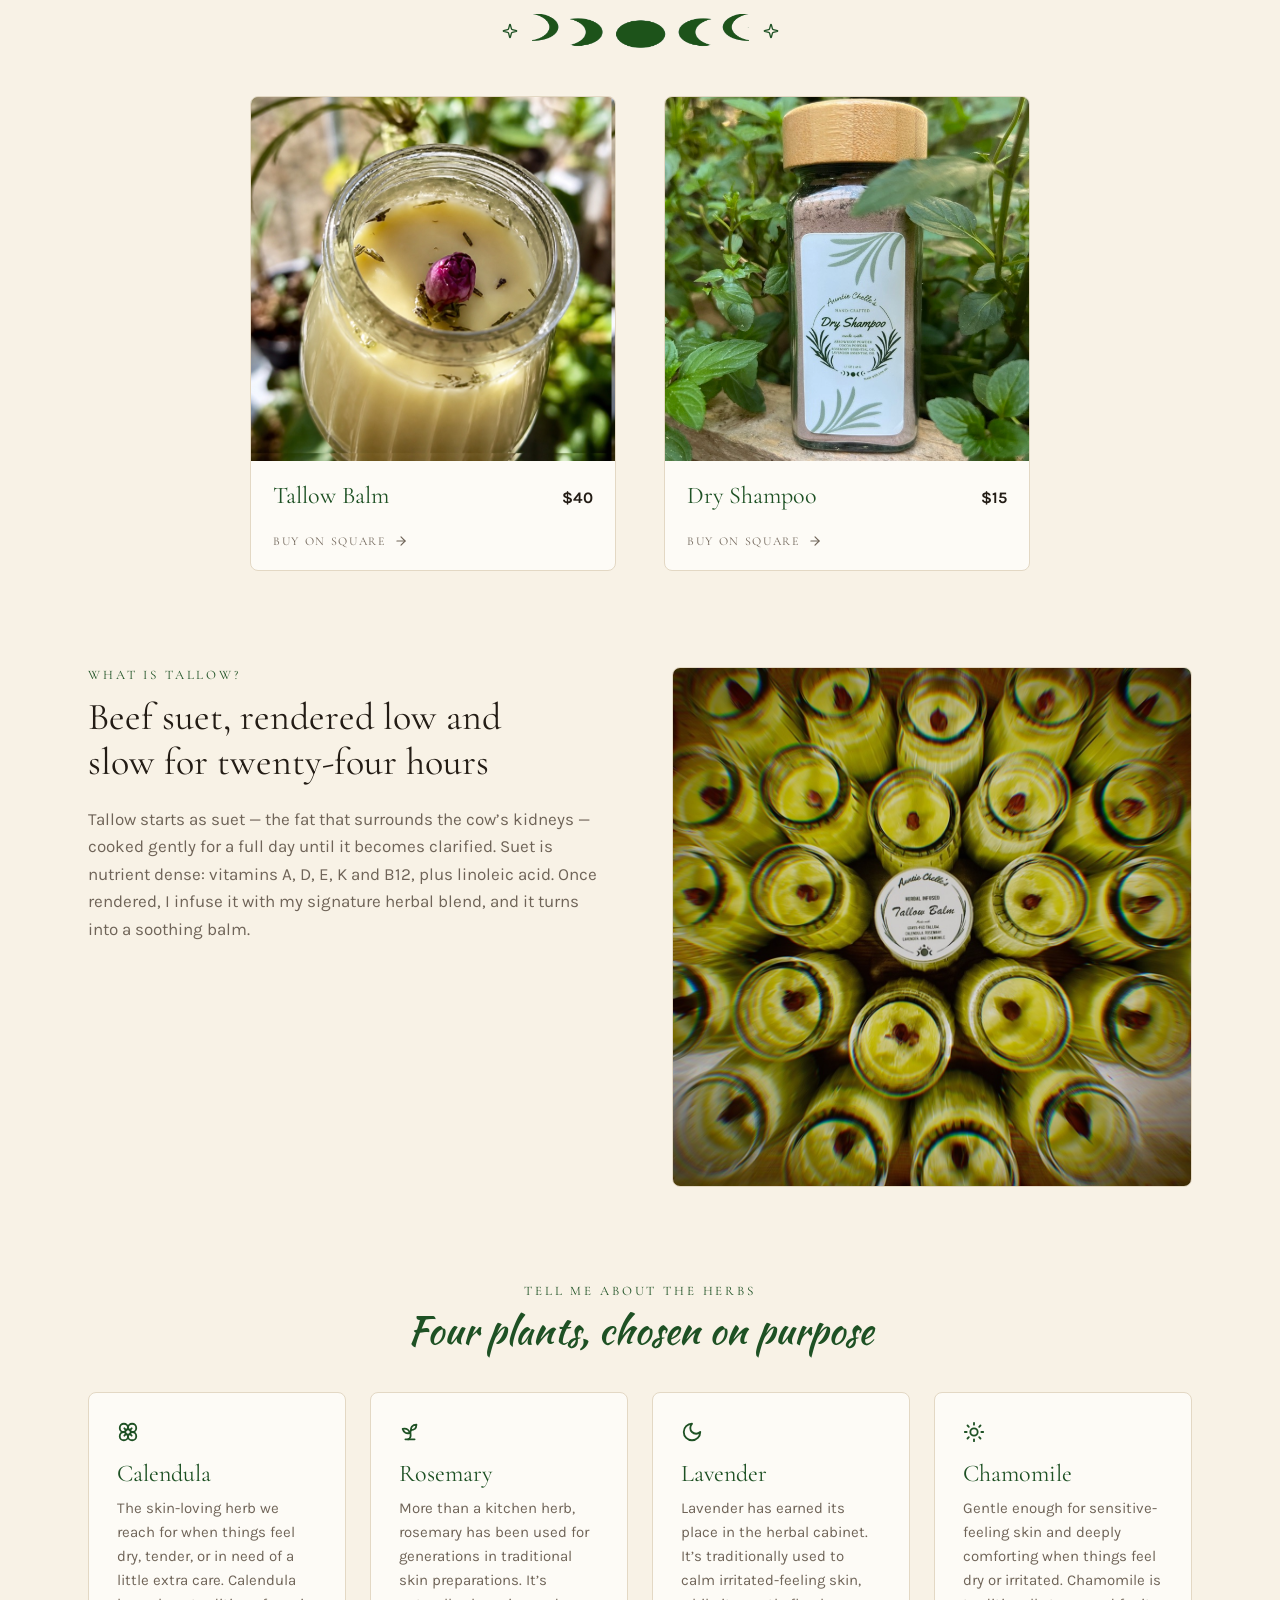
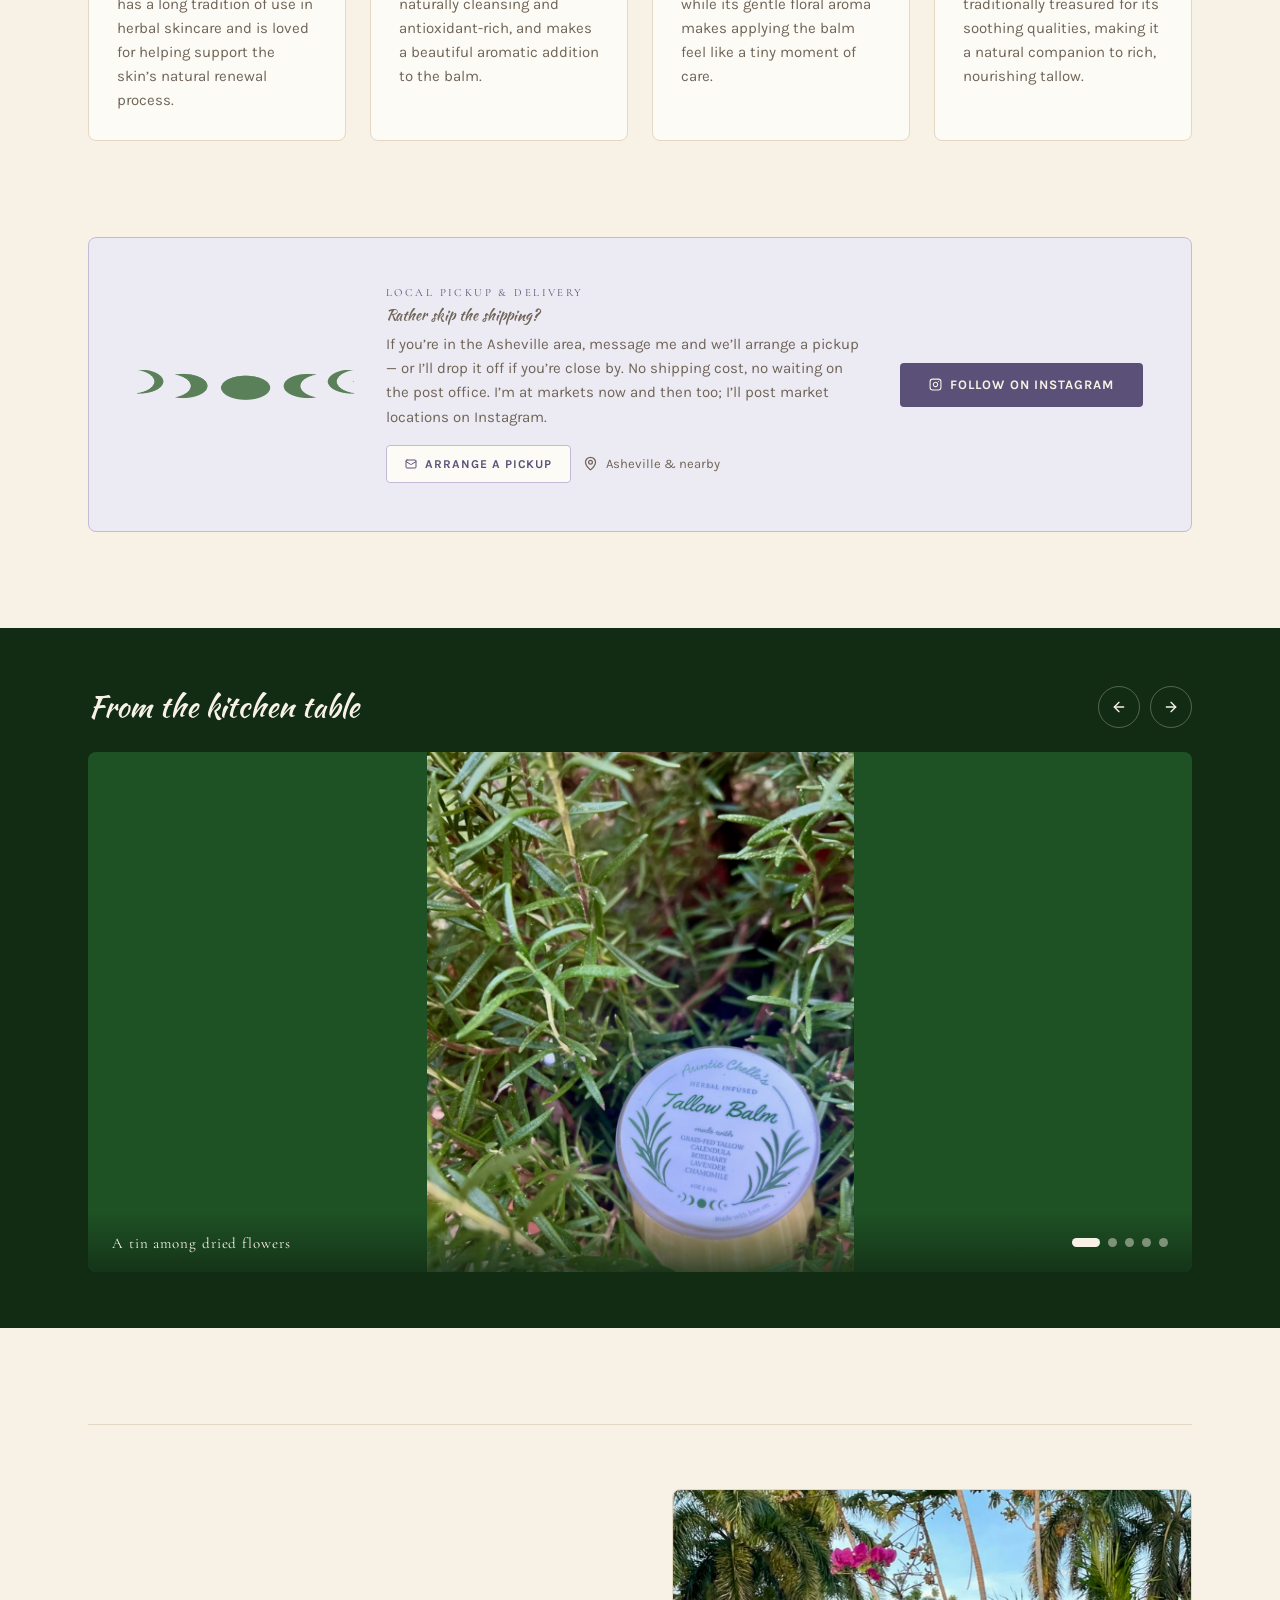
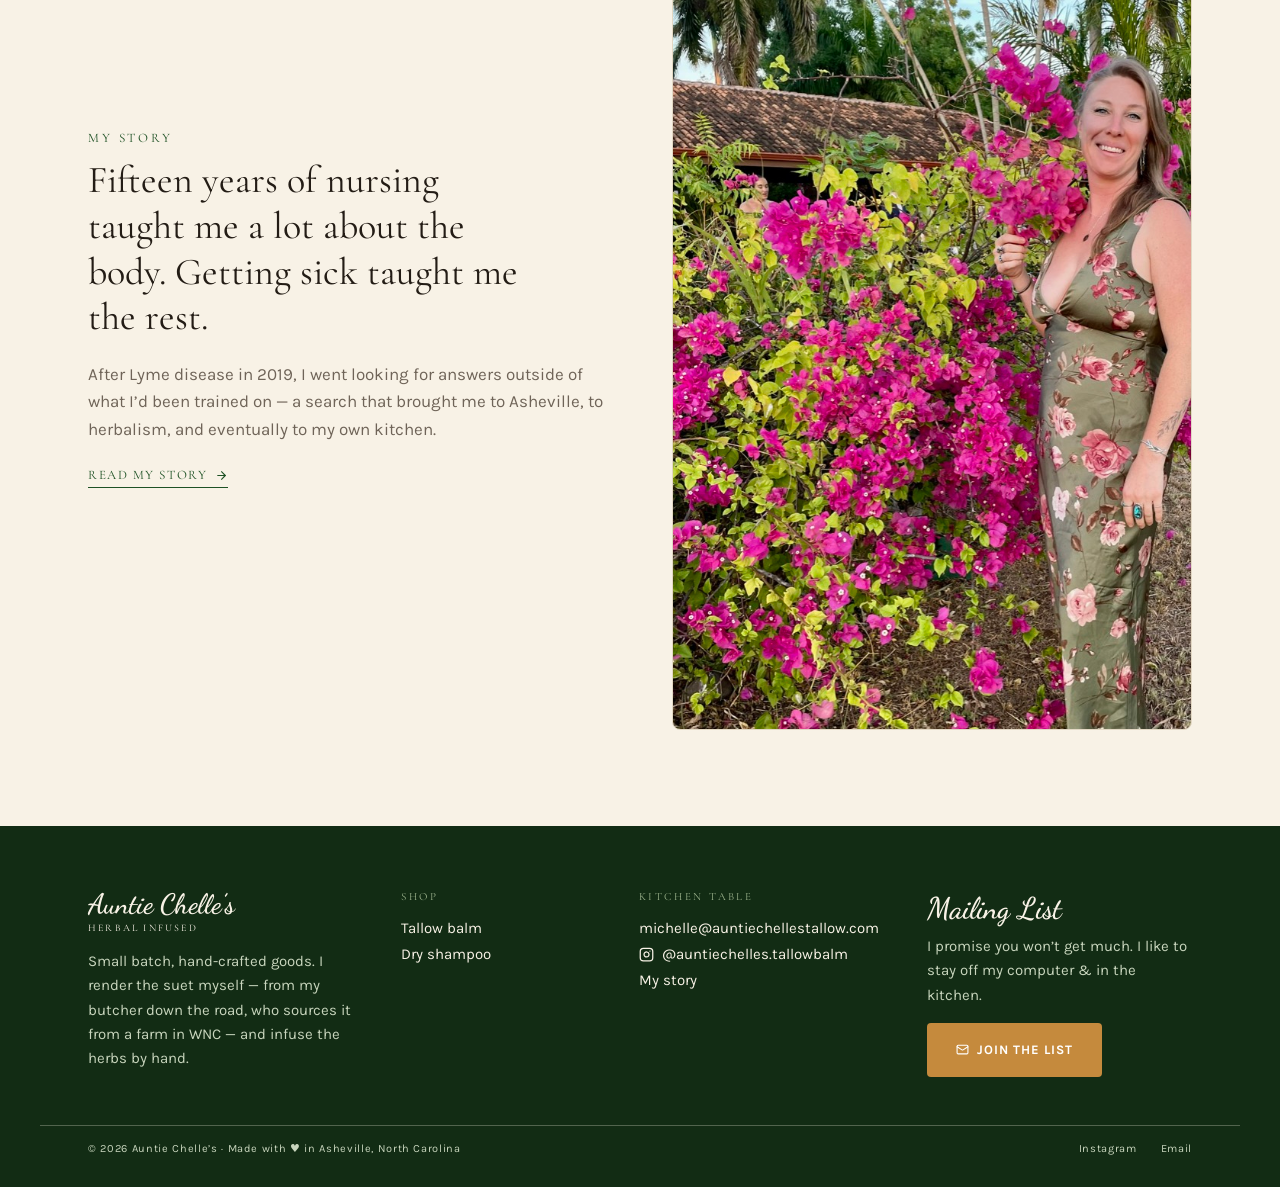
==== commit 3c6b4955: "Add a How to Use menu item, and fix two bugs it exposed Adds id=how-to-use to the how-to-use section" ====
--- a/index.html
+++ b/index.html
@@ -49,6 +49,7 @@
     </button>
     <nav class="site-nav" id="site-nav">
       <a href="#shop">Shop</a>
+      <a href="#how-to-use">How to Use</a>
       <a href="#about">Why Tallow</a>
       <a href="#gallery">Gallery</a>
       <a href="story.html">My Story</a>
@@ -114,7 +115,7 @@
 
 
 <!-- ===== How to use it ===== -->
-<section class="wrap section">
+<section class="wrap section" id="how-to-use">
   <div class="panel panel--split">
     <div>
       <div class="eyebrow">How to use it</div>
--- a/styles.css
+++ b/styles.css
@@ -228,9 +228,14 @@
   gap: 24px;
 }
 
+/* The header is capped at 1200px wide, so its inner content caps at 1104px.
+   For the wordmark to sit centred, the nav column must stay narrower than
+   (1104 - wordmark - gaps) / 2 ~= 449px. That is what sets the gap and font
+   size below, and the 1152px hamburger breakpoint further down. If you add
+   another menu item, re-check that the wordmark is still centred. */
 .site-nav {
   display: flex;
-  gap: 30px;
+  gap: 20px;
   justify-self: start;
 }
 
@@ -239,7 +244,7 @@
 
 .site-nav a {
   font-family: var(--font-display);
-  font-size: 13px;
+  font-size: 12px;
   text-transform: uppercase;
   letter-spacing: 0.12em;
   color: var(--ink-500);
@@ -824,16 +829,31 @@
    for phones, which is how most people will arrive from Instagram.
    ========================================================================= */
 
-@media (max-width: 960px) {
-  :root { --gutter: 28px; }
-
-  .site-header__inner { grid-template-columns: auto 1fr auto; height: 72px; }
+/* --- Header: collapses to a hamburger below 1152px ------------------------
+   This breakpoint is set by arithmetic, not taste. Below 1152px the two outer
+   grid columns cannot both be as wide as the menu, so the wordmark would be
+   pushed off-centre. Collapsing to the hamburger keeps it centred at every
+   width. Adding a menu item pushes this number up. */
+@media (max-width: 1152px) {
+  /* 1fr auto 1fr keeps the wordmark centred on the page. Don't change this to
+     "auto 1fr auto" — the hamburger and the social icons are different widths,
+     so the middle column would sit off-centre. */
+  .site-header__inner {
+    grid-template-columns: 1fr auto 1fr;
+    height: 72px;
+    gap: 12px;
+  }
   .site-nav {
     display: none;
     position: absolute;
     top: 100%;
     left: 0;
     right: 0;
+    /* The nav is a grid item, so the base rule's justify-self:start would
+       shrink-wrap this dropdown to the width of its text. Stretch it back out
+       so the panel spans the full header. */
+    justify-self: stretch;
+    width: 100%;
     flex-direction: column;
     gap: 0;
     background: var(--tallow-100);
@@ -860,6 +880,11 @@
   .nav-toggle[aria-expanded="true"] .nav-toggle__open { display: none; }
 
   .wordmark { justify-self: center; }
+}
+
+@media (max-width: 960px) {
+  :root { --gutter: 28px; }
+
   .wordmark__name { font-size: 24px; }
 
   .hero { min-height: 480px; background-position: left 55%; }
@@ -871,8 +896,17 @@
       rgba(18, 44, 20, 0.35) 100%
     );
   }
-  .hero__inner { padding: 48px var(--gutter); max-width: none; width: 100%; }
-  .hero__mark { width: min(300px, 72vw); }
+  /* On phones the hero is centred as a block — emblem, tagline and buttons —
+     which matches the centred hero on the story page. */
+  .hero__inner {
+    padding: 48px var(--gutter);
+    max-width: none;
+    width: 100%;
+    align-items: center;
+    text-align: center;
+  }
+  .hero__mark { width: min(300px, 72vw); margin-inline: auto; }
+  .hero__text { margin-inline: auto; }
 
   .features,
   .herb-grid,
@@ -927,3 +961,15 @@
 
   .split--center .framed { width: 100%; }
 }
+
+/* On narrow phones the social icons would otherwise outgrow their share of the
+   header grid and shove the wordmark off-centre. Shrinking them keeps the two
+   outer columns even, which is what keeps the wordmark centred. */
+@media (max-width: 400px) {
+  .site-header__inner { gap: 8px; }
+  .header-social a { width: 34px; height: 34px; }
+  .header-social .icon { width: 17px; height: 17px; }
+  .nav-toggle { width: 34px; }
+  .wordmark__name { font-size: 22px; }
+  .wordmark__sub { font-size: 9px; letter-spacing: 0.18em; }
+}
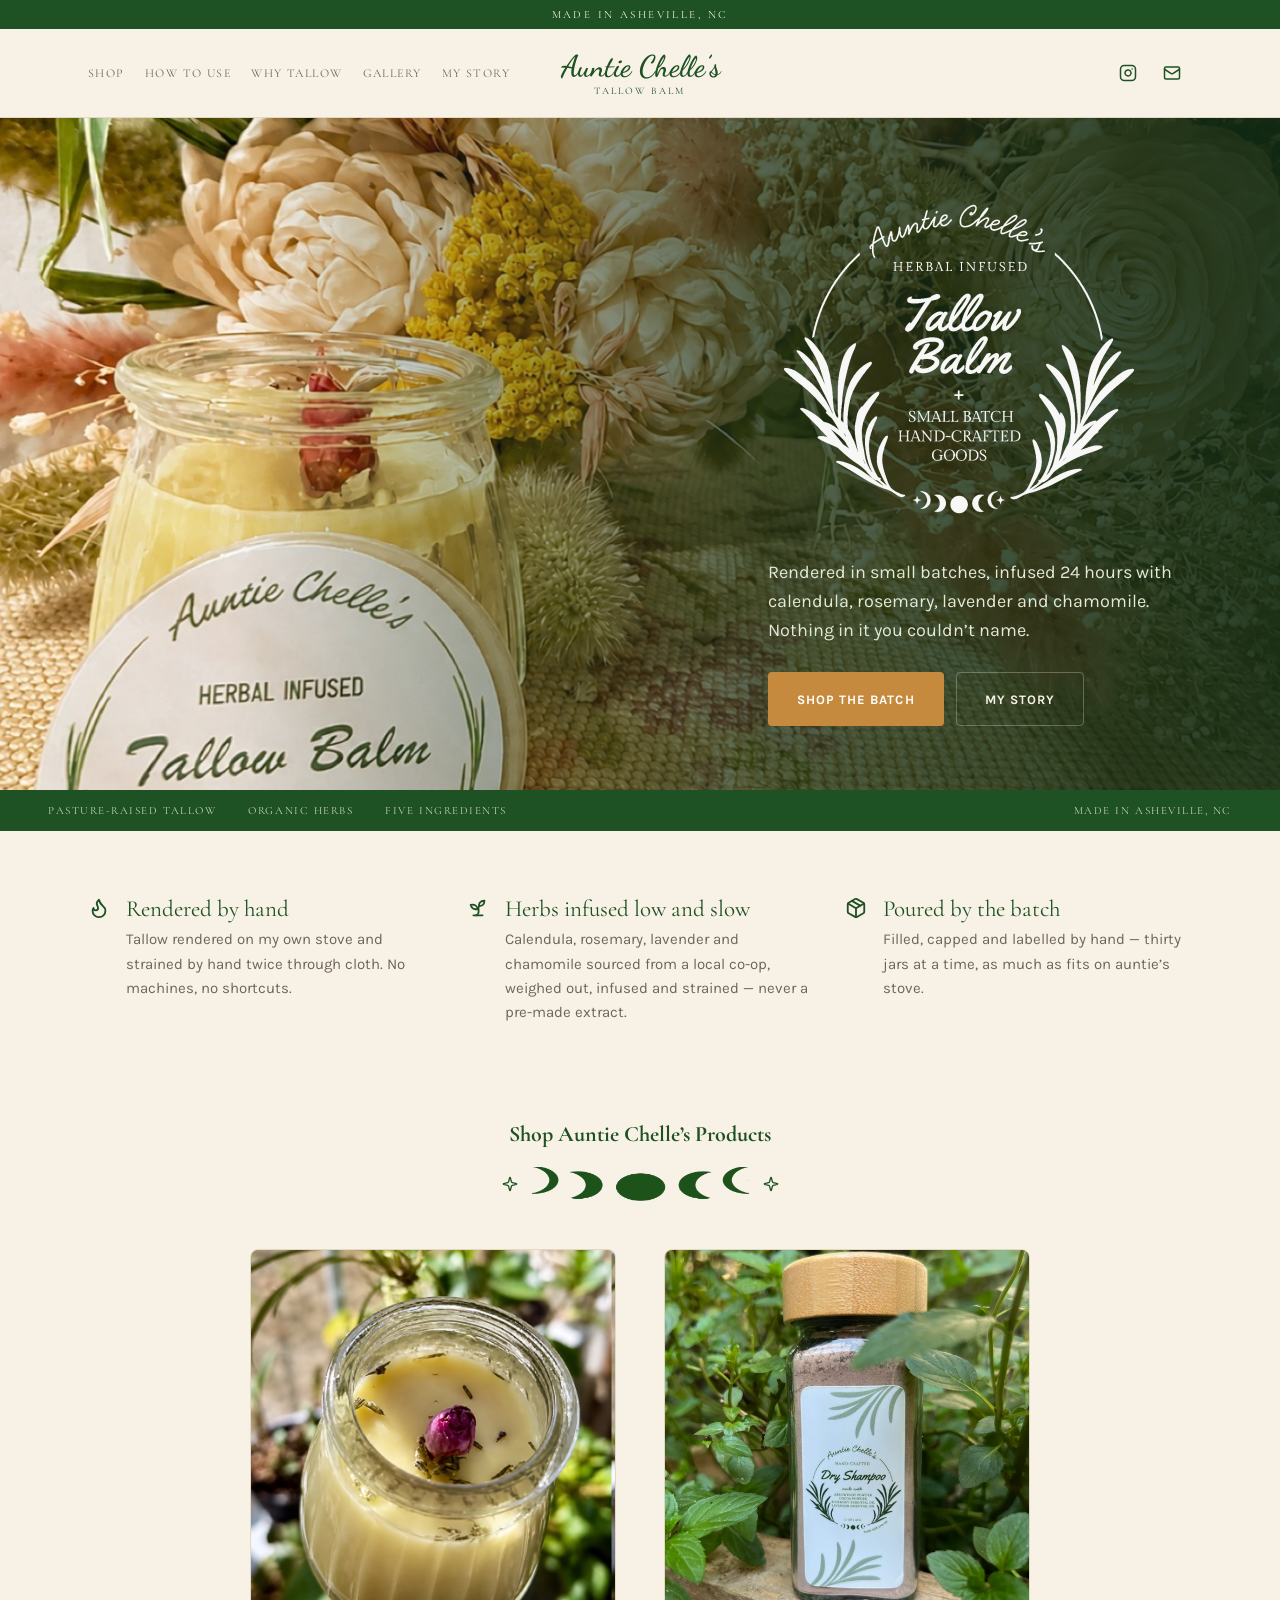
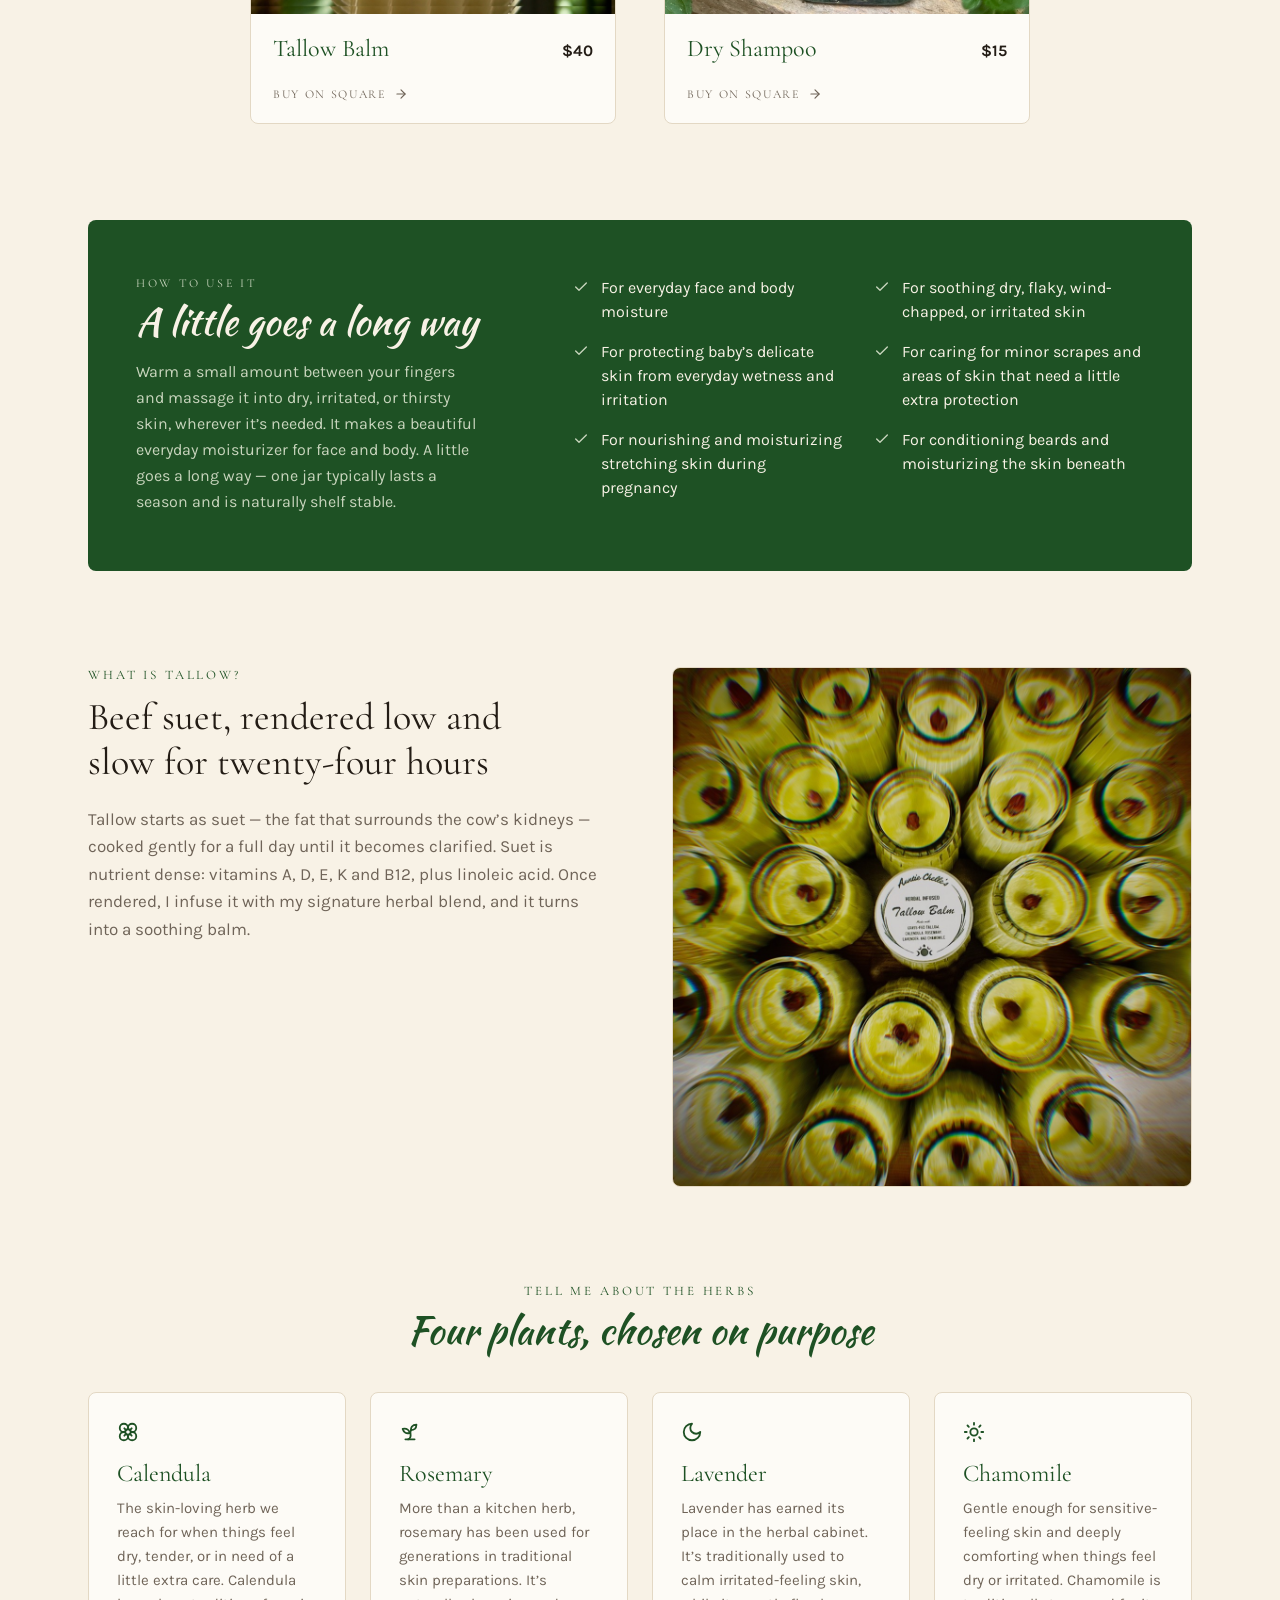
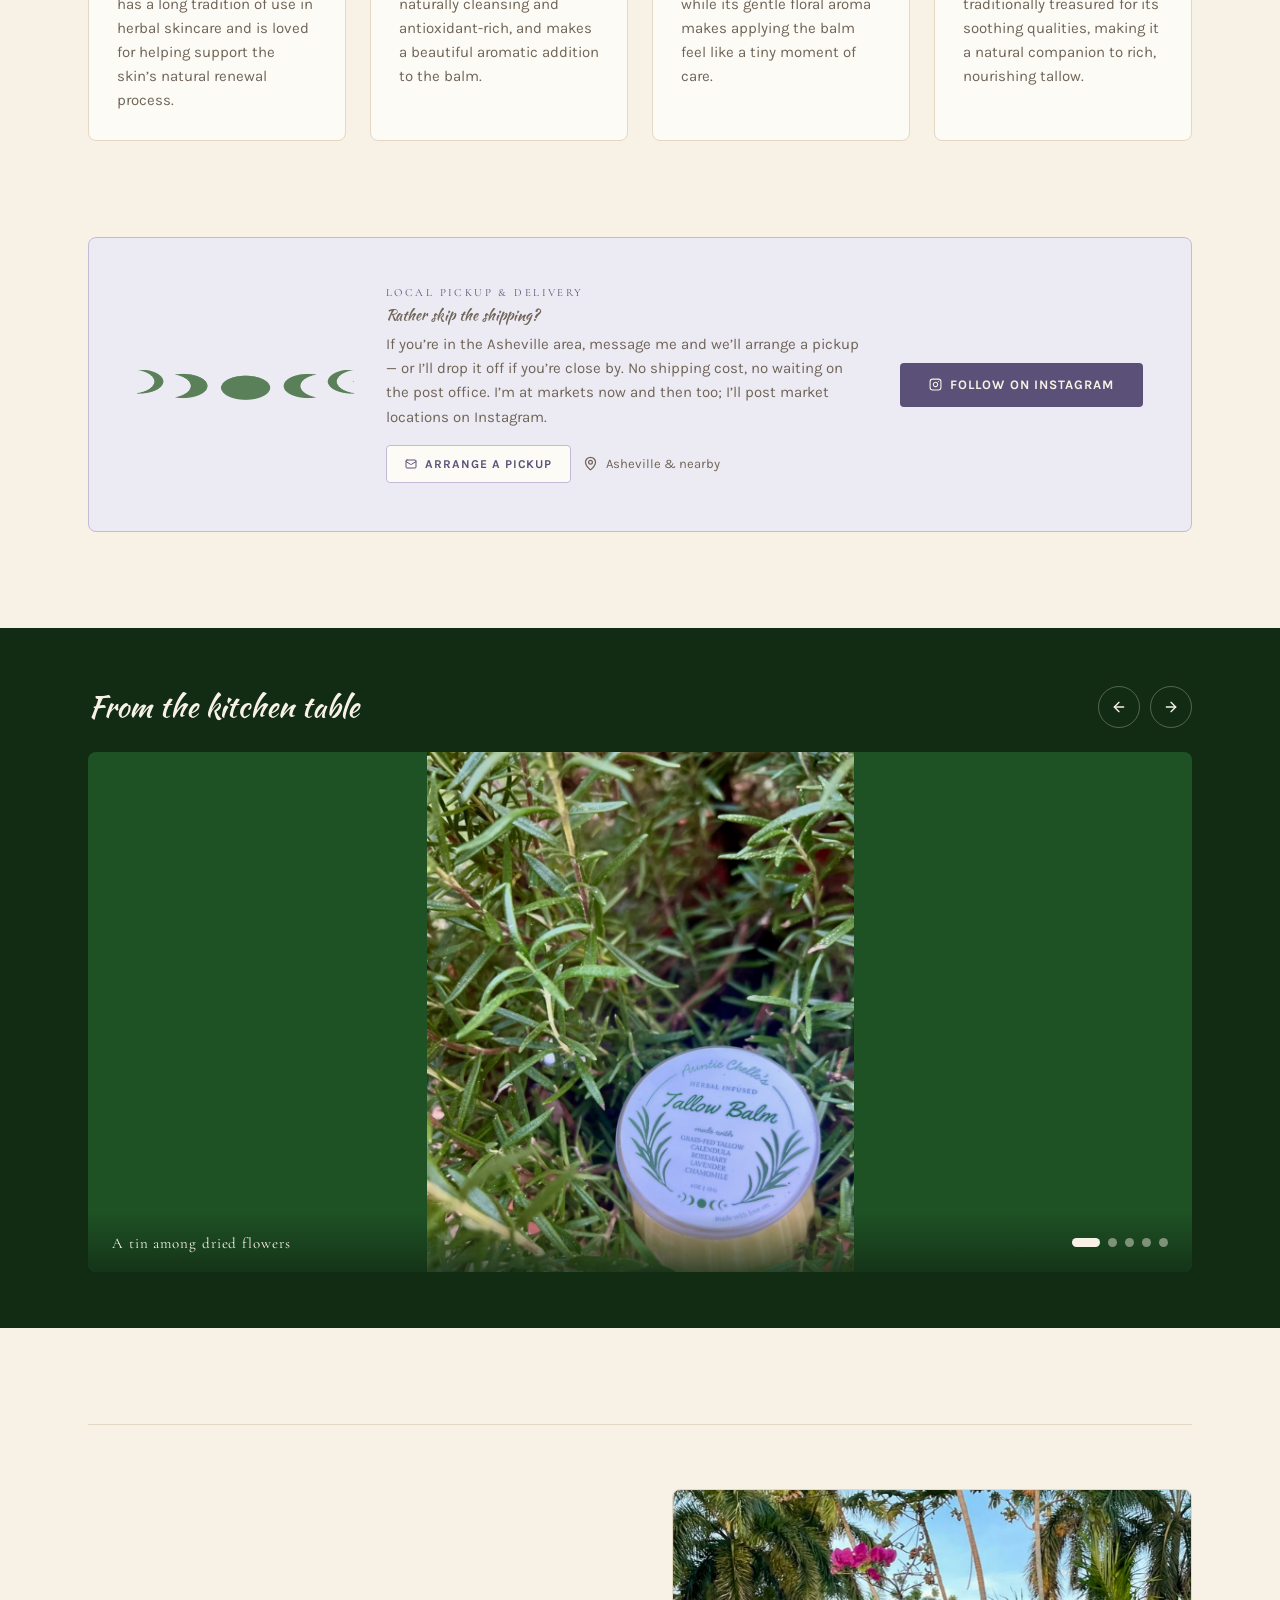
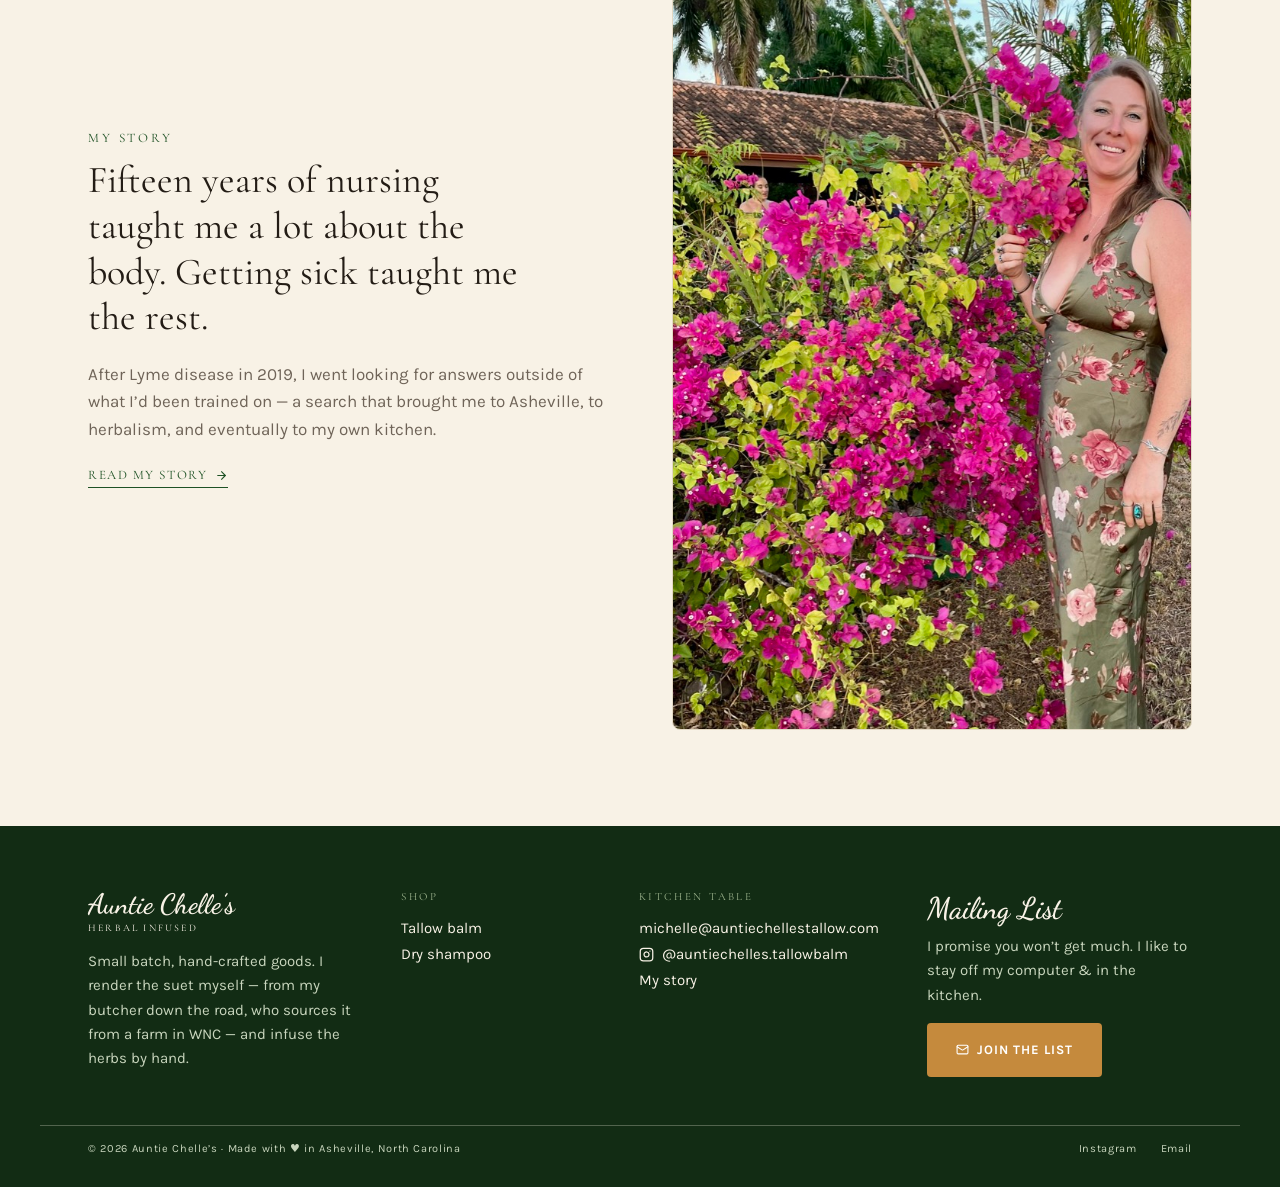
==== commit 0bddd8d3: "Move the shop section above how-to-use Products now sit directly under the three-things strip, so th" ====
--- a/index.html
+++ b/index.html
@@ -114,26 +114,6 @@
 </section>
 
 
-<!-- ===== How to use it ===== -->
-<section class="wrap section" id="how-to-use">
-  <div class="panel panel--split">
-    <div>
-      <div class="eyebrow">How to use it</div>
-      <p class="script-heading">A little goes a long way</p>
-      <p class="panel__lede">Warm a small amount between your fingers and massage it into dry, irritated, or thirsty skin, wherever it&rsquo;s needed. It makes a beautiful everyday moisturizer for face and body. A little goes a long way &mdash; one jar typically lasts a season and is naturally shelf stable.</p>
-    </div>
-    <ul class="check-list">
-      <li><svg class="icon"><use href="#i-check"/></svg>For everyday face and body moisture</li>
-      <li><svg class="icon"><use href="#i-check"/></svg>For soothing dry, flaky, wind-chapped, or irritated skin</li>
-      <li><svg class="icon"><use href="#i-check"/></svg>For protecting baby&rsquo;s delicate skin from everyday wetness and irritation</li>
-      <li><svg class="icon"><use href="#i-check"/></svg>For caring for minor scrapes and areas of skin that need a little extra protection</li>
-      <li><svg class="icon"><use href="#i-check"/></svg>For nourishing and moisturizing stretching skin during pregnancy</li>
-      <li><svg class="icon"><use href="#i-check"/></svg>For conditioning beards and moisturizing the skin beneath</li>
-    </ul>
-  </div>
-</section>
-
-
 <!-- =========================================================================
      SHOP — to change a price, edit the text inside <span class="product-card__price">.
      To change where a card links, edit its href="..." (your Square checkout link).
@@ -171,6 +151,26 @@
 </section>
 
 
+<!-- ===== How to use it ===== -->
+<section class="wrap section" id="how-to-use">
+  <div class="panel panel--split">
+    <div>
+      <div class="eyebrow">How to use it</div>
+      <p class="script-heading">A little goes a long way</p>
+      <p class="panel__lede">Warm a small amount between your fingers and massage it into dry, irritated, or thirsty skin, wherever it&rsquo;s needed. It makes a beautiful everyday moisturizer for face and body. A little goes a long way &mdash; one jar typically lasts a season and is naturally shelf stable.</p>
+    </div>
+    <ul class="check-list">
+      <li><svg class="icon"><use href="#i-check"/></svg>For everyday face and body moisture</li>
+      <li><svg class="icon"><use href="#i-check"/></svg>For soothing dry, flaky, wind-chapped, or irritated skin</li>
+      <li><svg class="icon"><use href="#i-check"/></svg>For protecting baby&rsquo;s delicate skin from everyday wetness and irritation</li>
+      <li><svg class="icon"><use href="#i-check"/></svg>For caring for minor scrapes and areas of skin that need a little extra protection</li>
+      <li><svg class="icon"><use href="#i-check"/></svg>For nourishing and moisturizing stretching skin during pregnancy</li>
+      <li><svg class="icon"><use href="#i-check"/></svg>For conditioning beards and moisturizing the skin beneath</li>
+    </ul>
+  </div>
+</section>
+
+
 <!-- ===== What is tallow ===== -->
 <section class="wrap section" id="about">
   <div class="split">
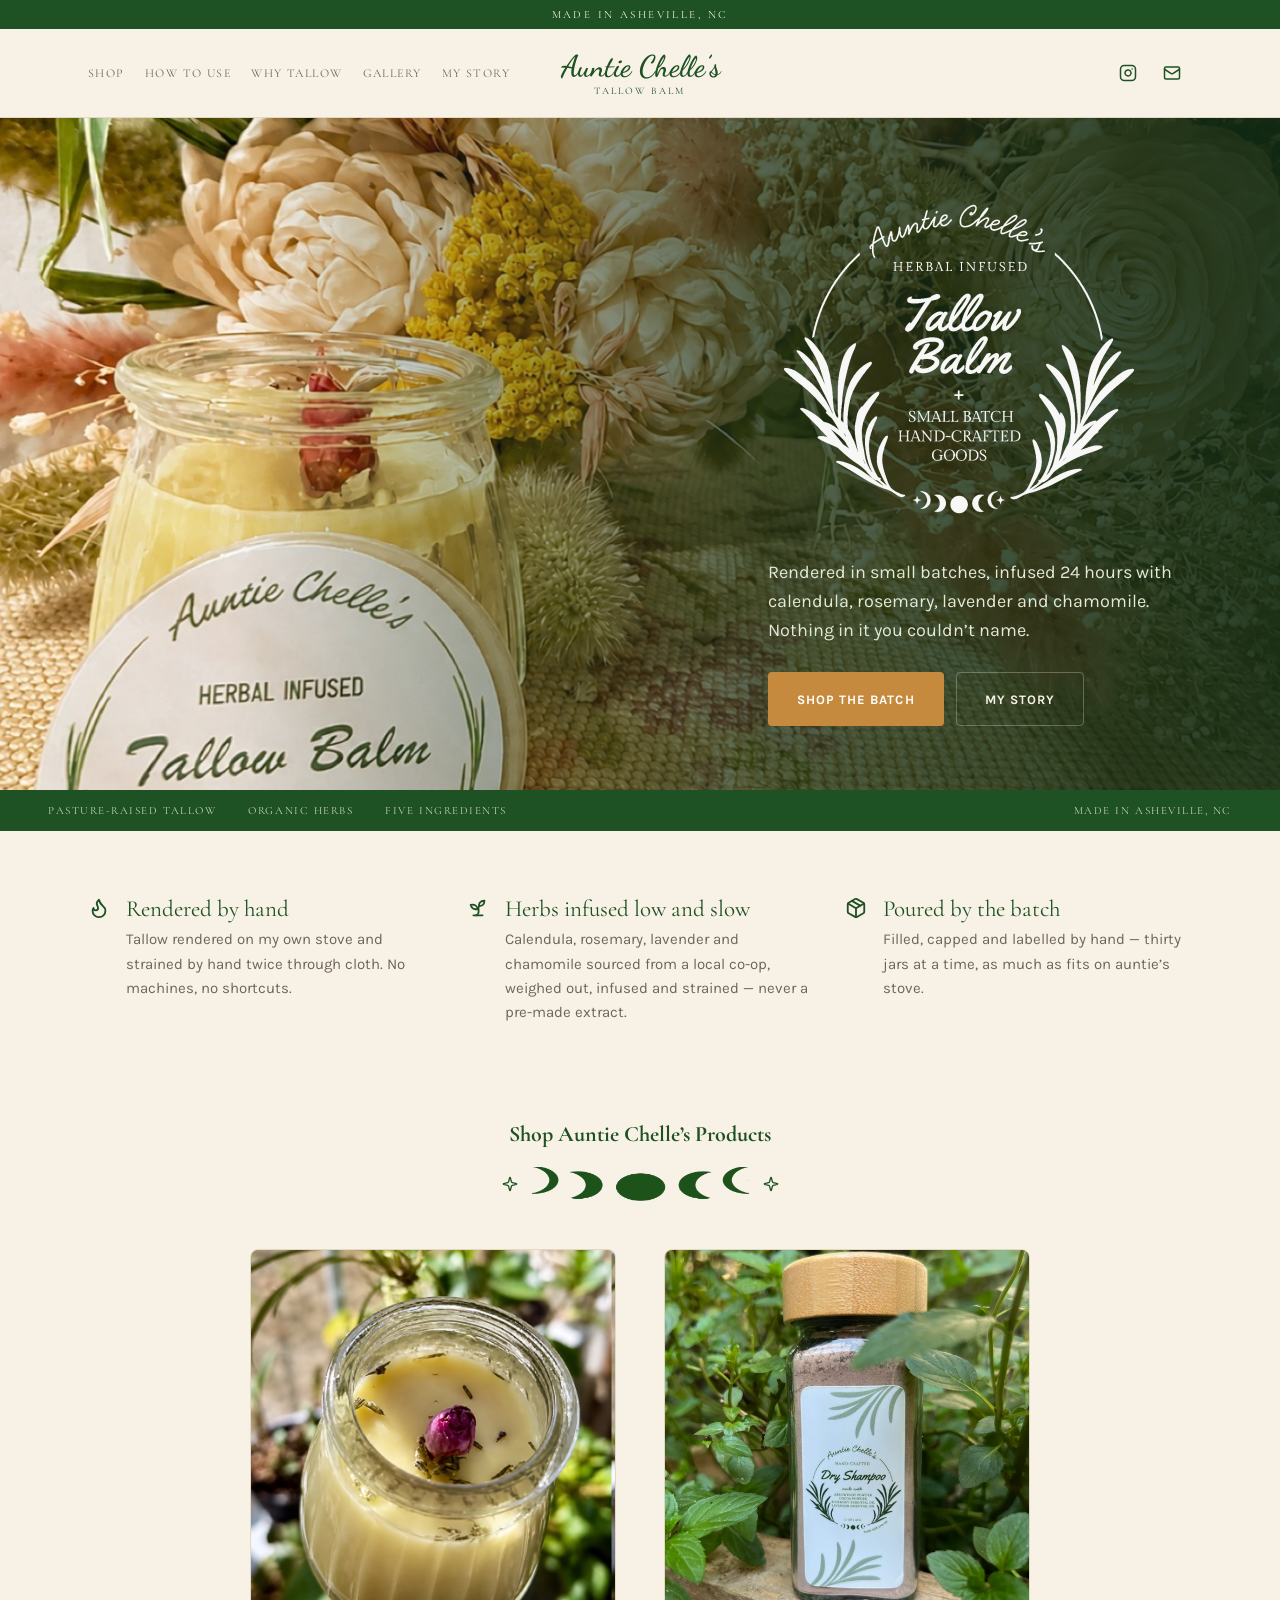
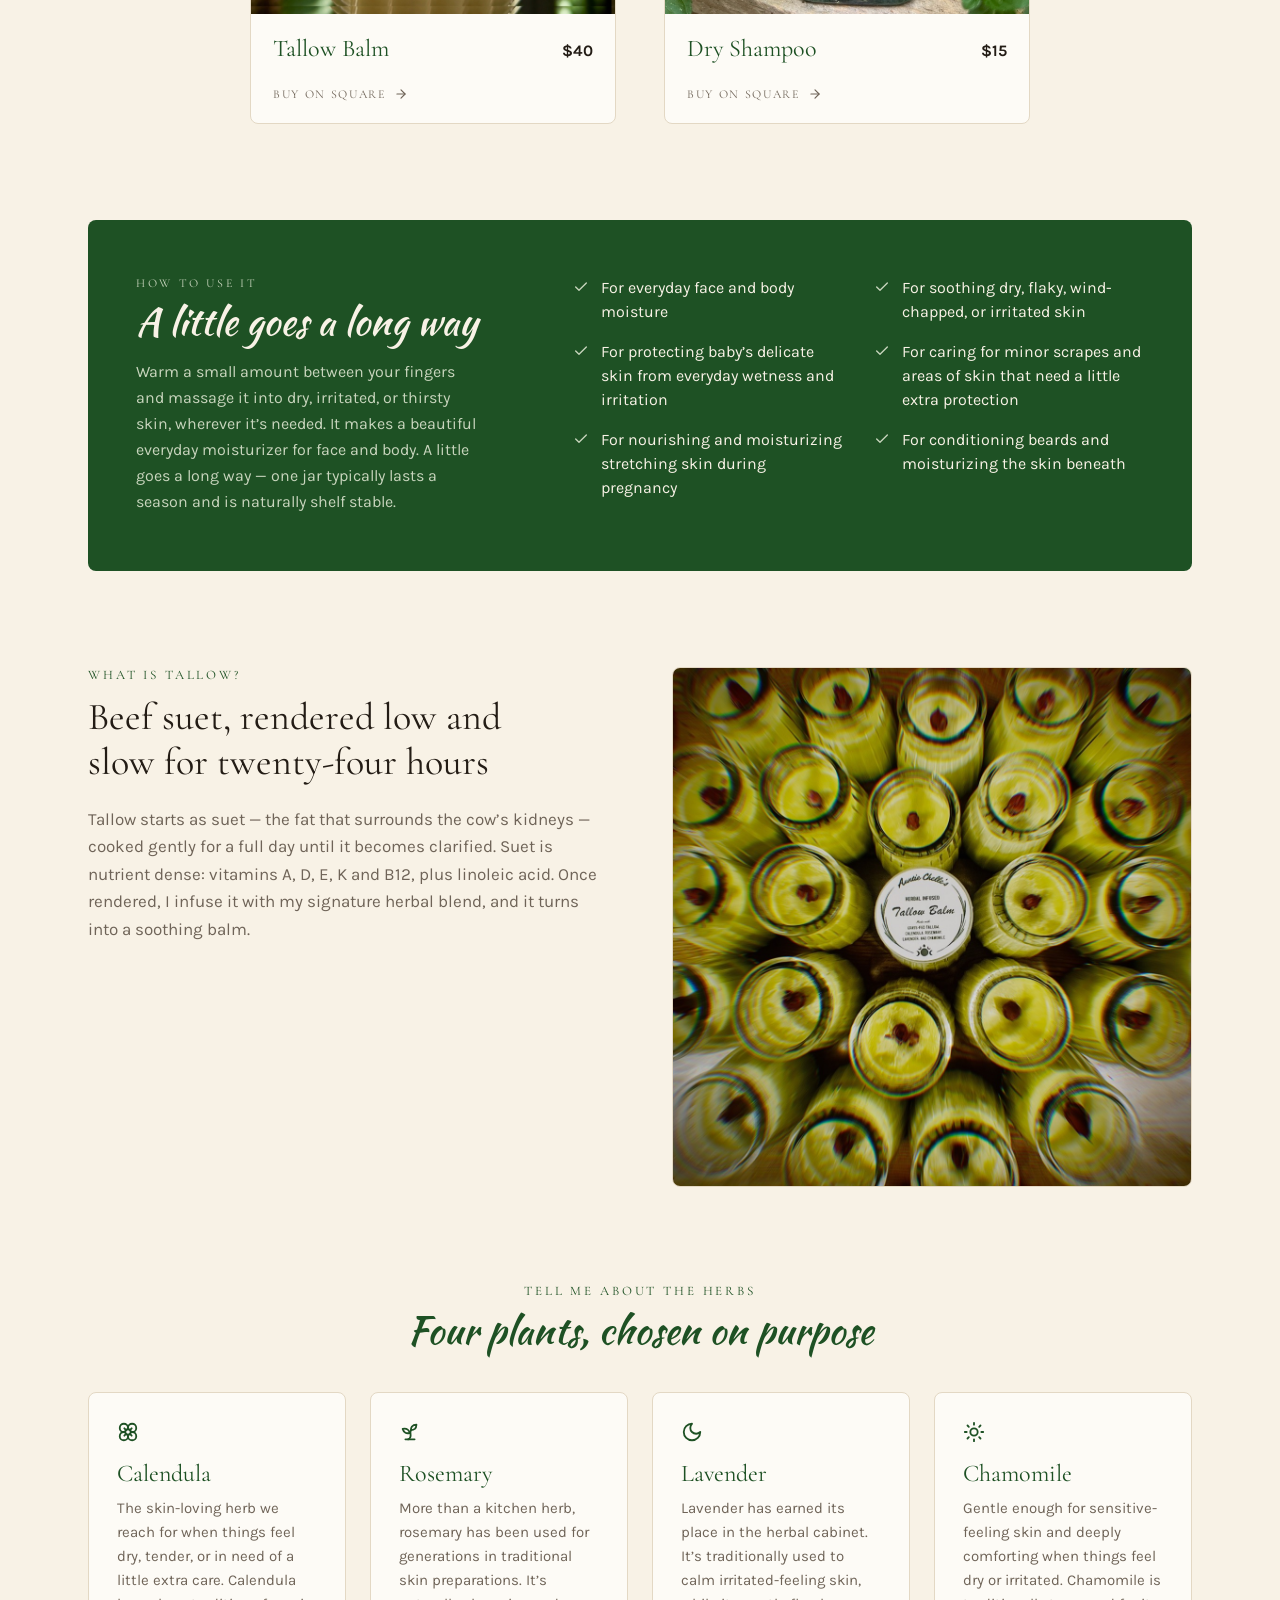
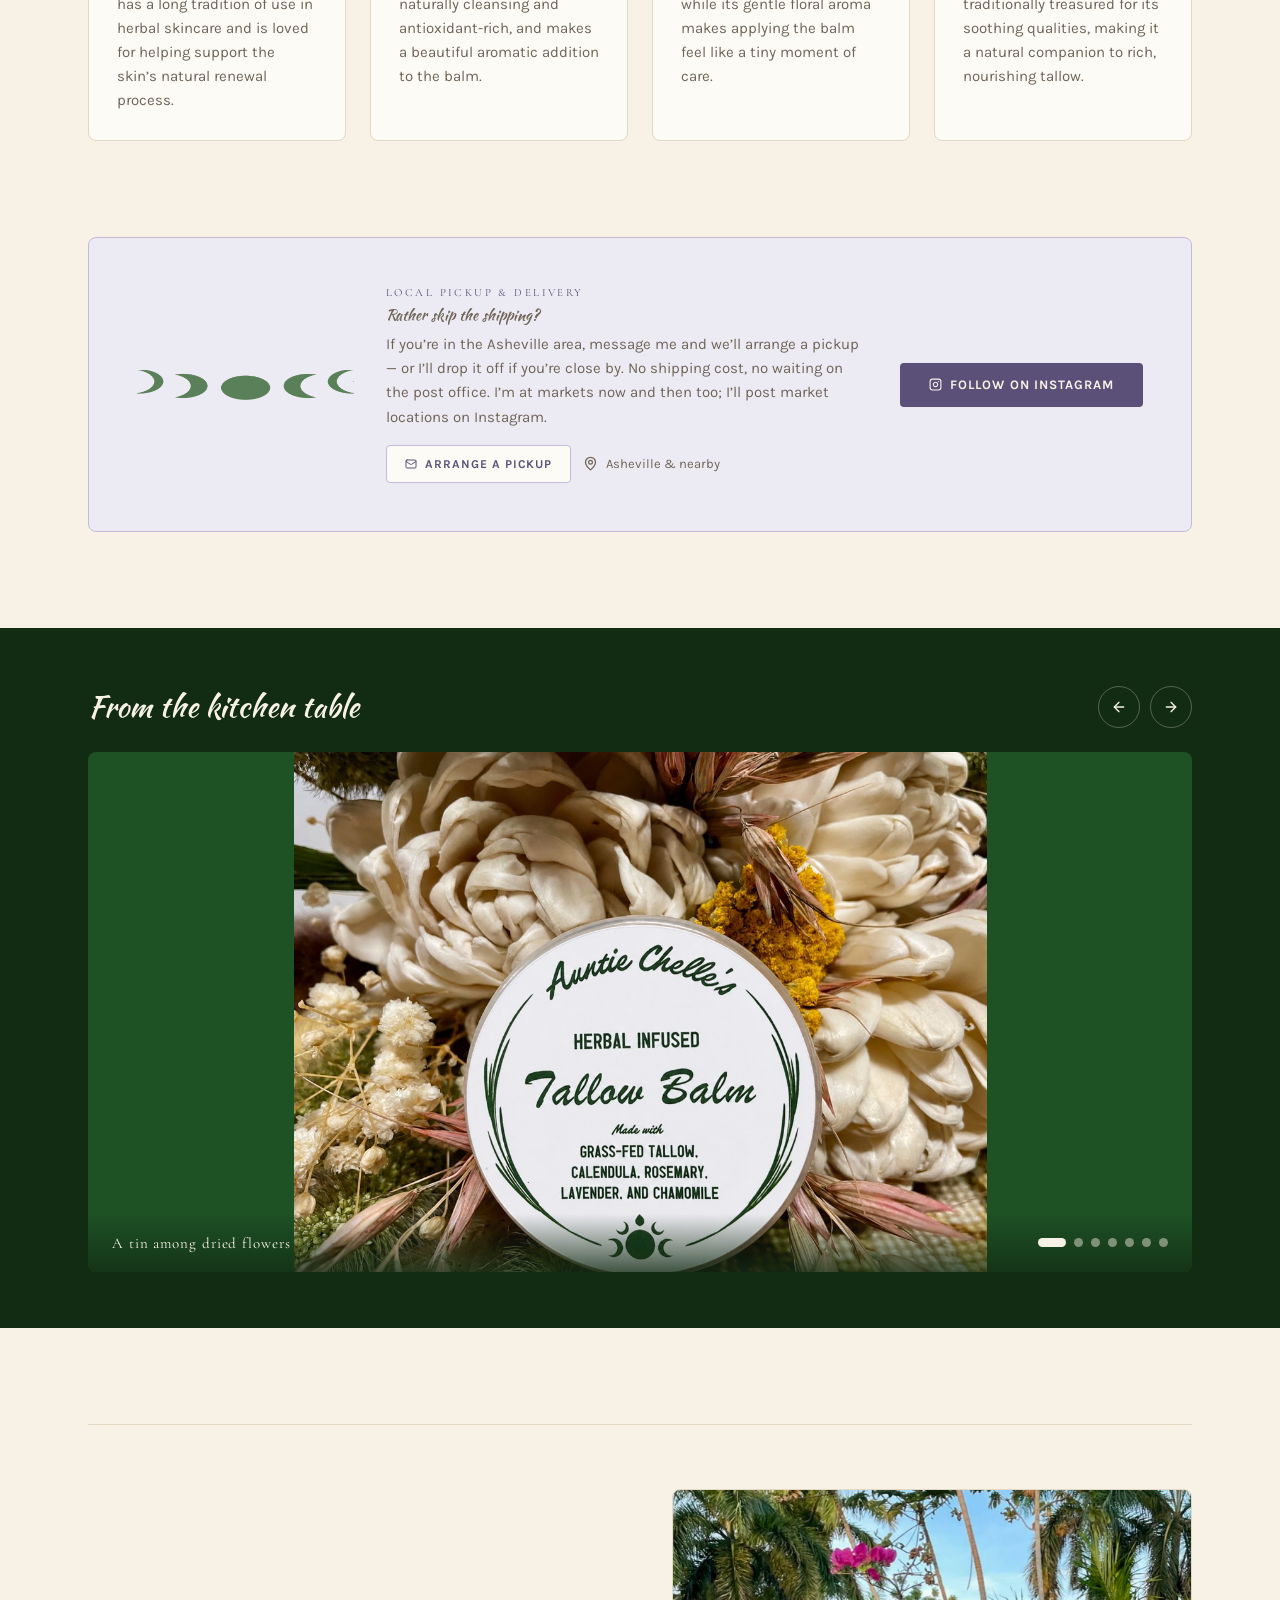
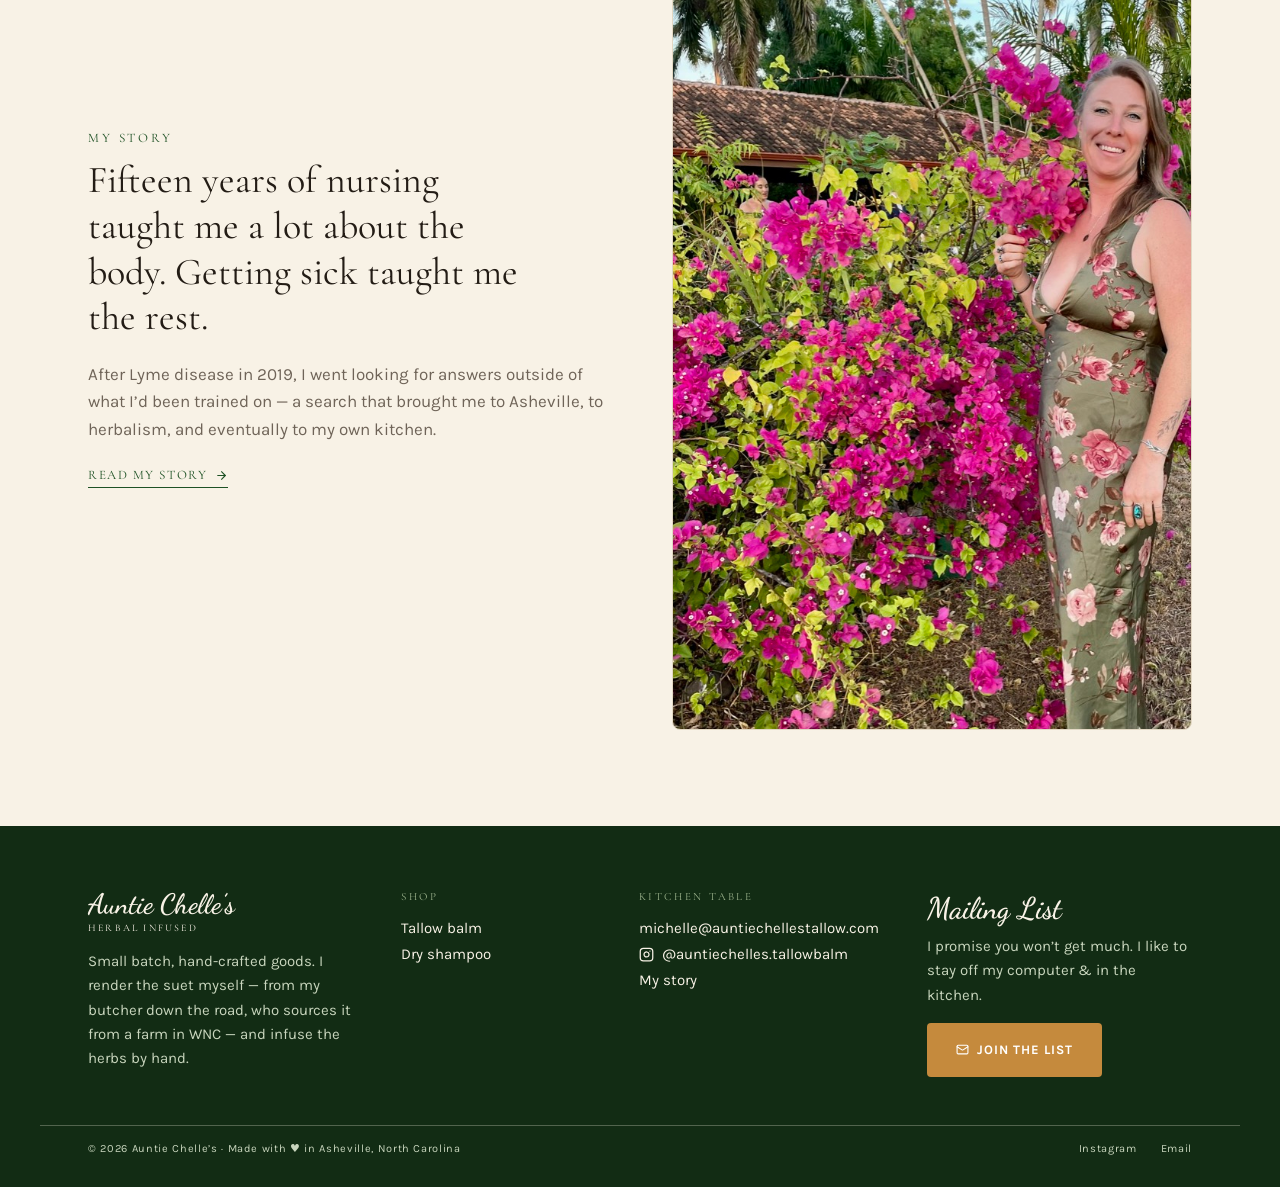
==== commit 81ee2a13: "Add two more slides to the kitchen table gallery The dry shampoo in the lavender, and the balm besid" ====
--- a/index.html
+++ b/index.html
@@ -258,8 +258,10 @@
       <div class="gallery__track" data-gallery-track>
         <div class="gallery__slide" style="background-image:url('images/gallery-tin-flowers.jpg')" data-caption="A tin among dried flowers" role="group" aria-label="A tin among dried flowers"></div>
         <div class="gallery__slide" style="background-image:url('images/gallery-rosemary.jpg')" data-caption="Rosemary, straight from the bush" role="group" aria-label="Rosemary, straight from the bush"></div>
+        <div class="gallery__slide" style="background-image:url('images/gallery-dry-shampoo.jpg')" data-caption="The dry shampoo, cocoa and arrowroot" role="group" aria-label="The dry shampoo, cocoa and arrowroot"></div>
         <div class="gallery__slide" style="background-image:url('images/gallery-seaside.jpg')" data-caption="Travels to the water" role="group" aria-label="Travels to the water"></div>
         <div class="gallery__slide" style="background-image:url('images/gallery-snow.jpg')" data-caption="Winter hands, winter batch" role="group" aria-label="Winter hands, winter batch"></div>
+        <div class="gallery__slide" style="background-image:url('images/gallery-dried-flowers.jpg')" data-caption="Balm beside the dried blooms" role="group" aria-label="Balm beside the dried blooms"></div>
         <div class="gallery__slide" style="background-image:url('images/gallery-shells.jpg')" data-caption="Travels well" role="group" aria-label="Travels well"></div>
       </div>
       <div class="gallery__caption-bar">
--- a/styles.css
+++ b/styles.css
@@ -326,6 +326,8 @@
 }
 .hero__mark {
   width: 380px;
+  height: auto;
+  aspect-ratio: 380 / 356;
   display: block;
   margin: 0 0 6px;
   filter: brightness(0) invert(1) opacity(0.96);
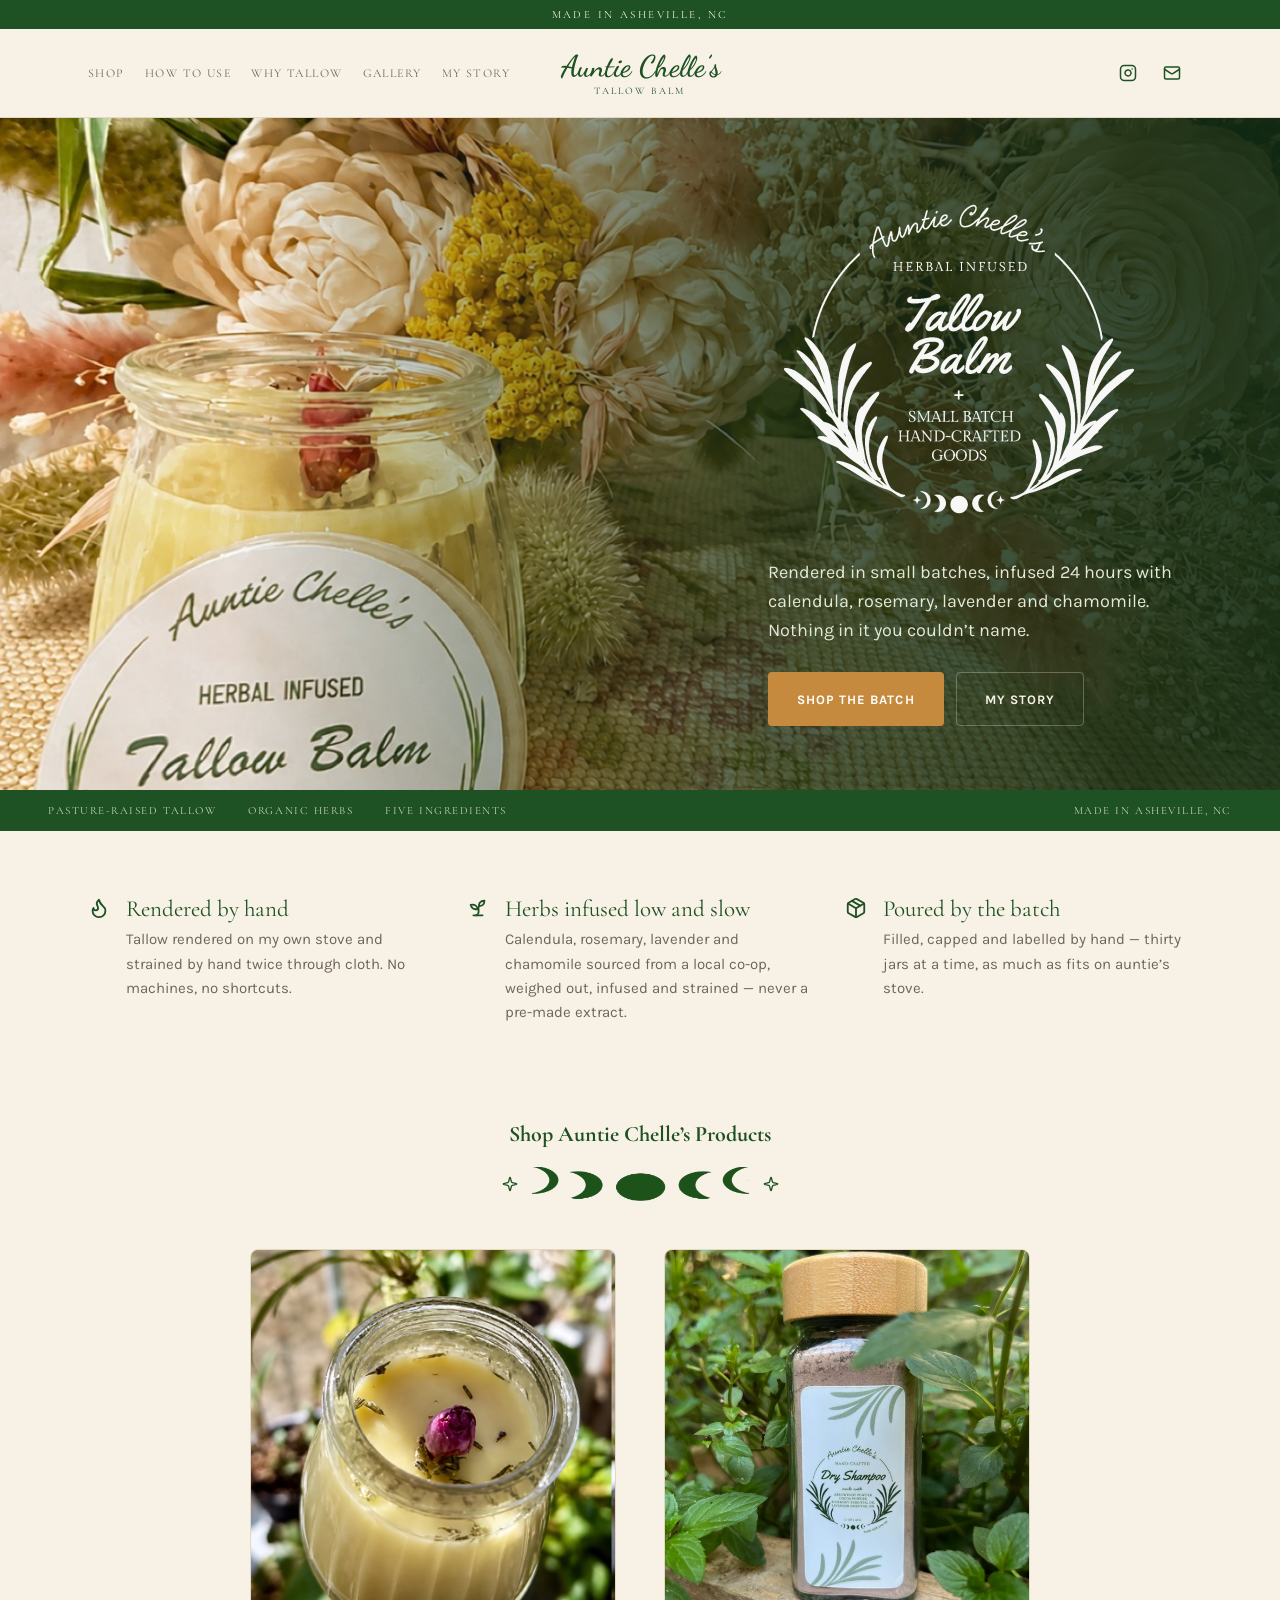
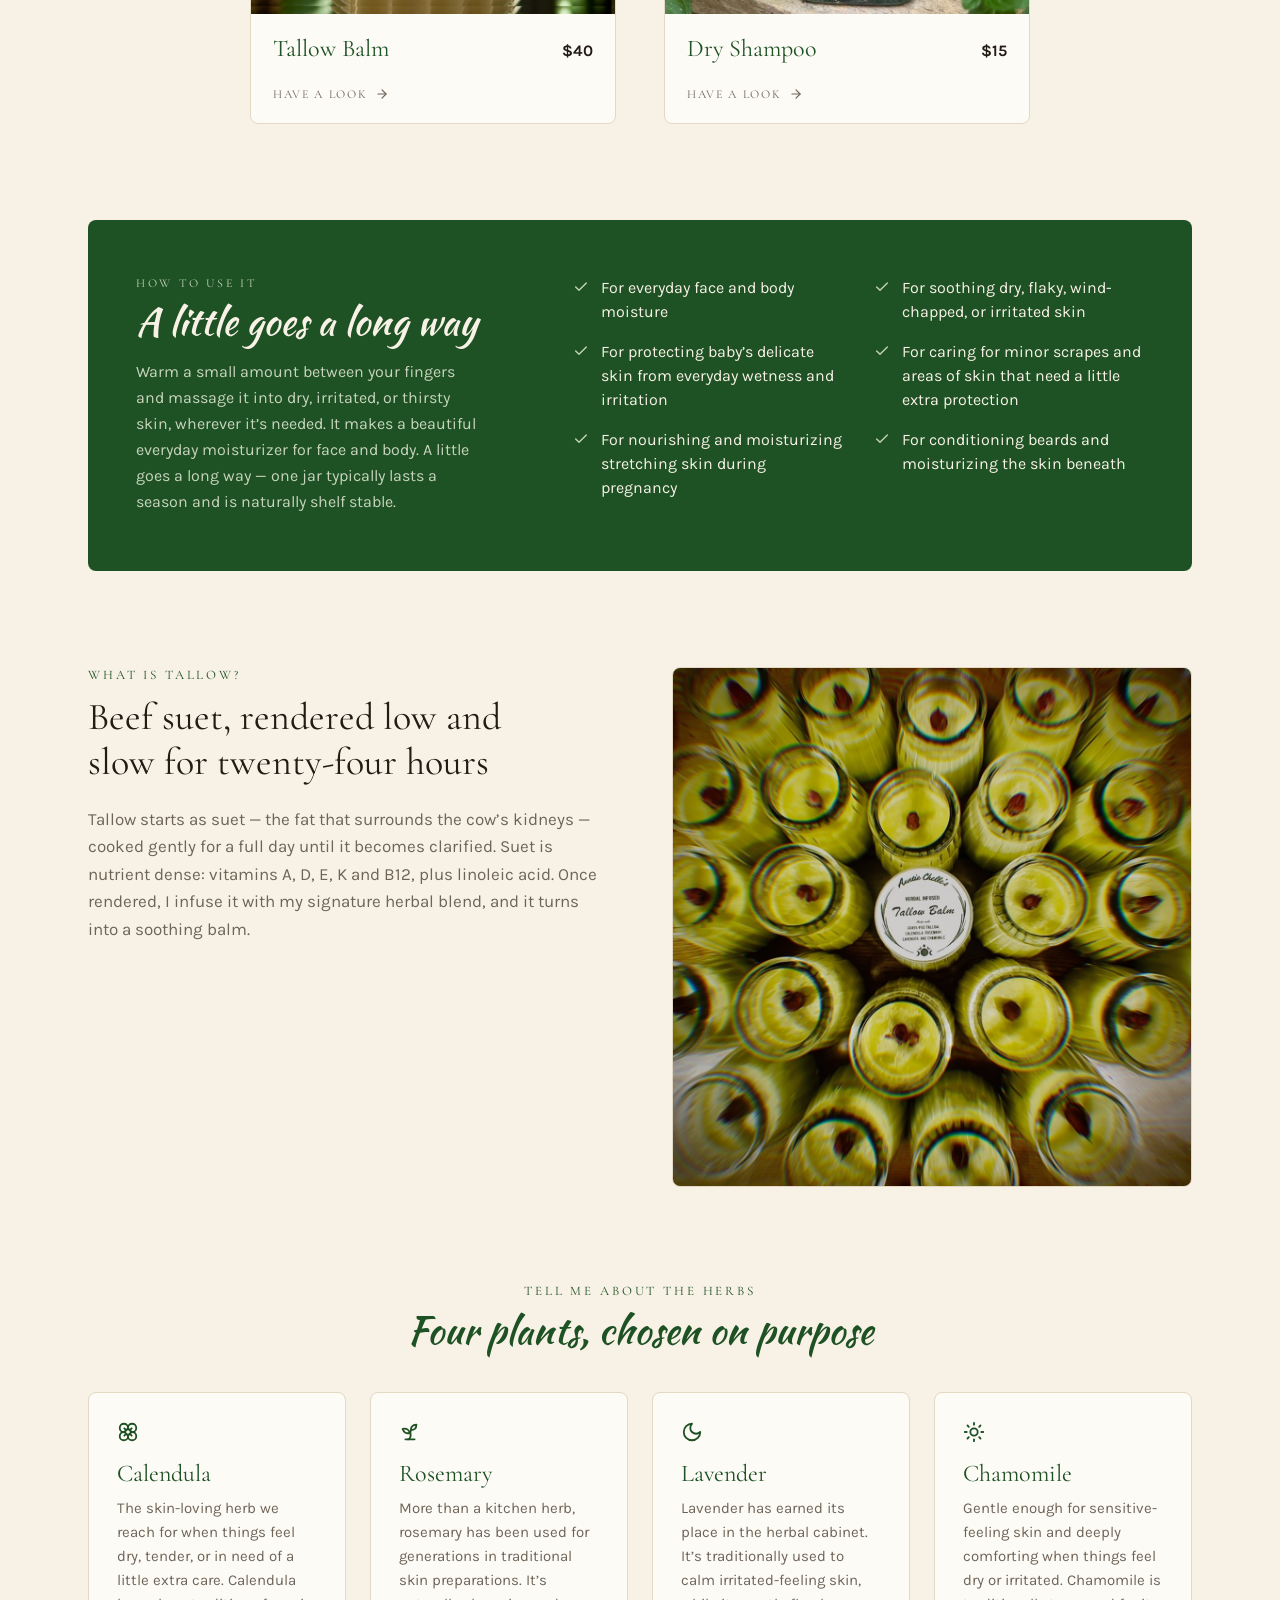
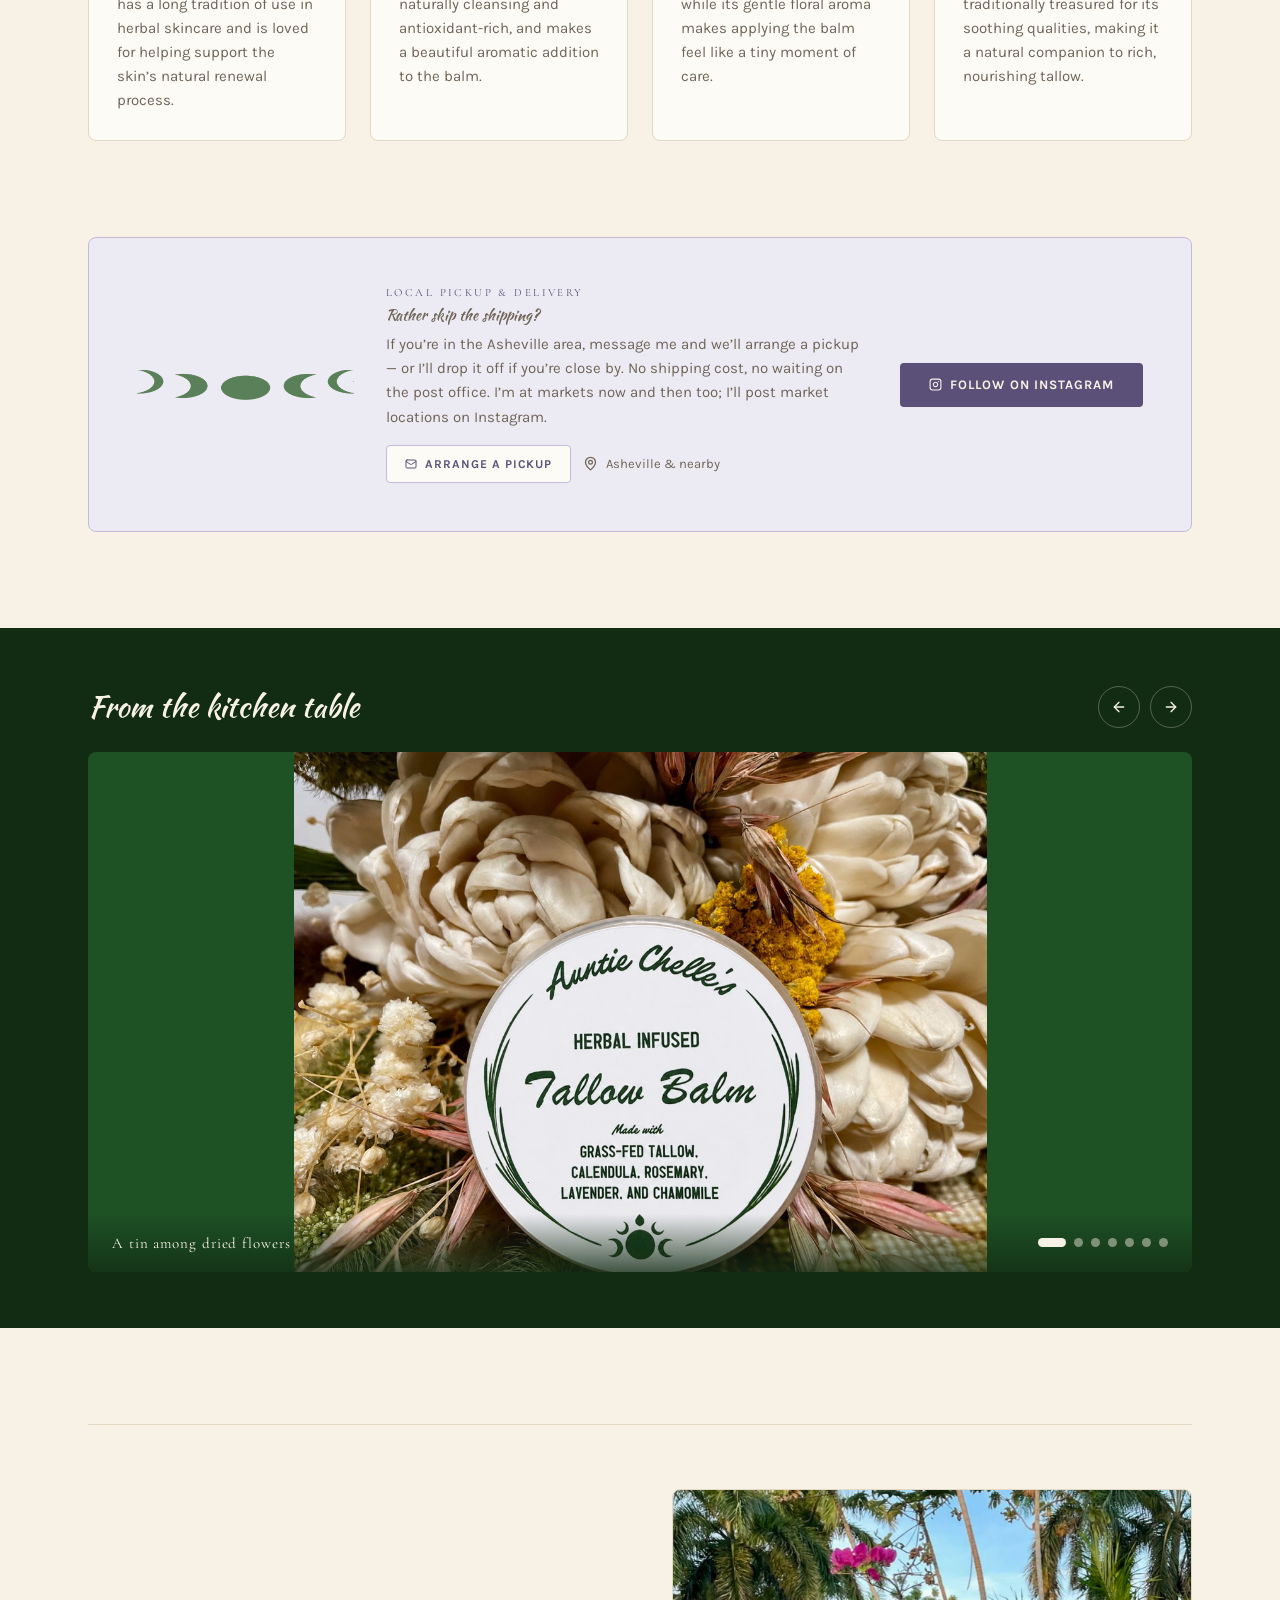
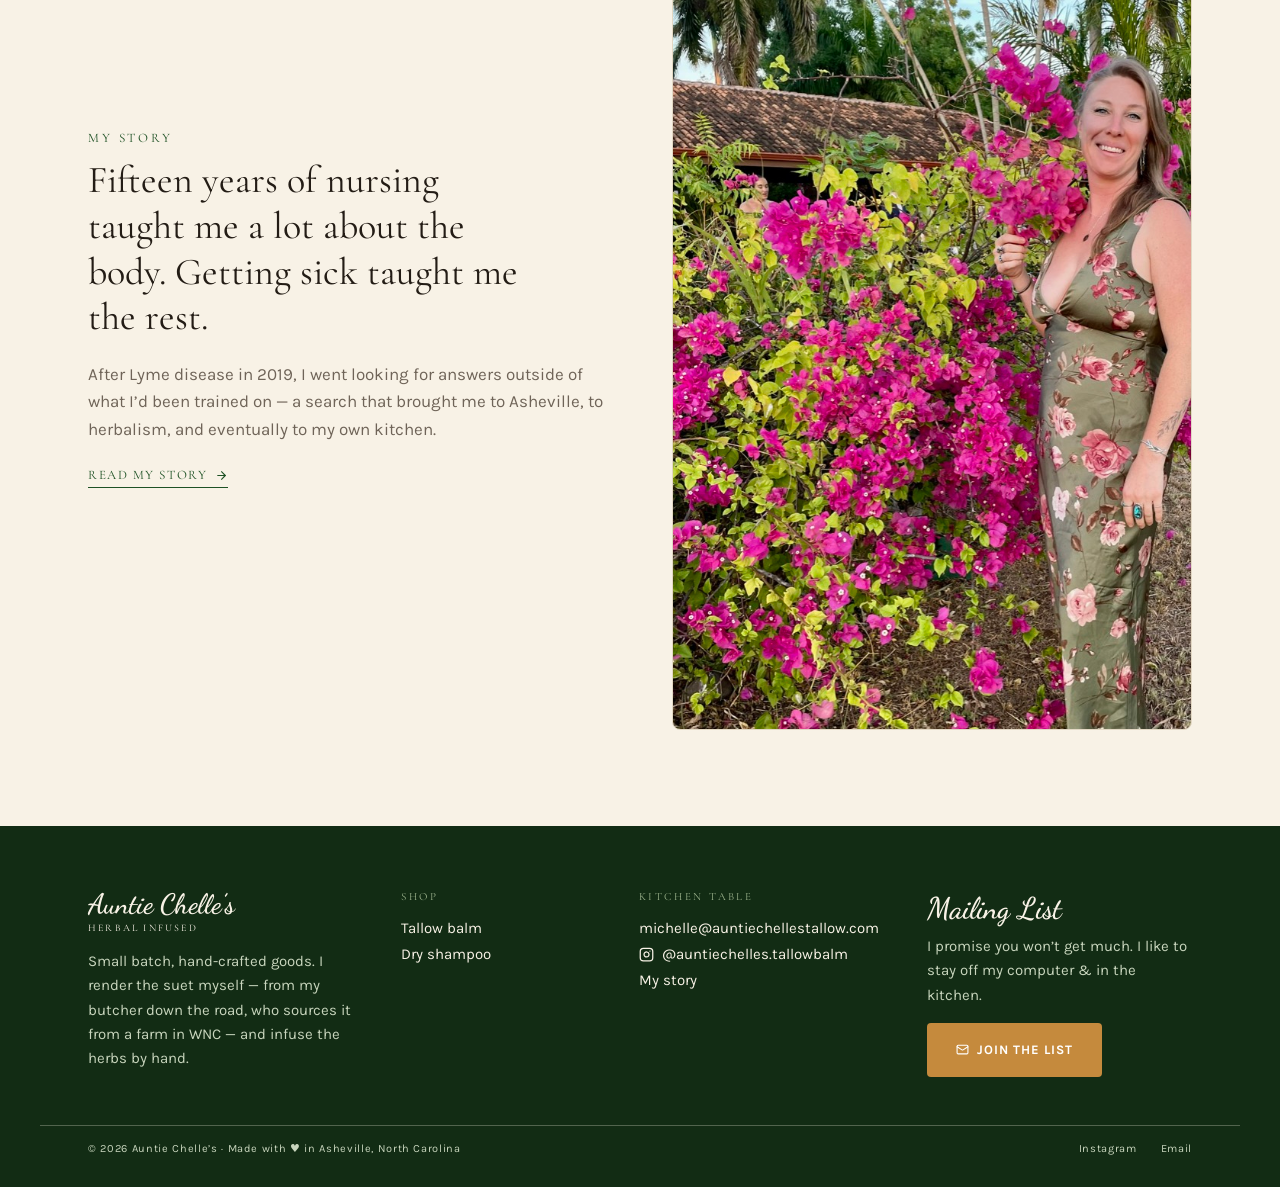
==== commit 6f86520c: "Send the shop thumbnails to the product pages The two thumbnails on the home page went straight to S" ====
--- a/index.html
+++ b/index.html
@@ -116,7 +116,9 @@
 
 <!-- =========================================================================
      SHOP — to change a price, edit the text inside <span class="product-card__price">.
-     To change where a card links, edit its href="..." (your Square checkout link).
+     Each card opens that product's own page (tallow-balm.html or
+     dry-shampoo.html), and the Buy button lives over there. The price is
+     written in both places, so change it here AND on the product page.
      ========================================================================= -->
 <section class="wrap section" id="shop">
   <div class="section-head">
@@ -129,22 +131,22 @@
   </div>
   <div class="product-grid">
 
-    <a class="product-card" href="https://square.link/u/1GvXjHln" target="_blank" rel="noopener">
+    <a class="product-card" href="tallow-balm.html">
       <div class="product-card__media" style="background-image:url('images/product-tallow-balm.jpg');background-position:calc(58% - 15px) 45%"></div>
       <div class="product-card__body">
         <span class="product-card__name">Tallow Balm</span>
         <span class="product-card__price">$40</span>
       </div>
-      <div class="product-card__cta">Buy on Square <svg class="icon"><use href="#i-arrow-right"/></svg></div>
+      <div class="product-card__cta">Have a look <svg class="icon"><use href="#i-arrow-right"/></svg></div>
     </a>
 
-    <a class="product-card" href="https://square.link/u/zjrhsPnq" target="_blank" rel="noopener">
+    <a class="product-card" href="dry-shampoo.html">
       <div class="product-card__media" style="background-image:url('images/product-dry-shampoo.jpg')"></div>
       <div class="product-card__body">
         <span class="product-card__name">Dry Shampoo</span>
         <span class="product-card__price">$15</span>
       </div>
-      <div class="product-card__cta">Buy on Square <svg class="icon"><use href="#i-arrow-right"/></svg></div>
+      <div class="product-card__cta">Have a look <svg class="icon"><use href="#i-arrow-right"/></svg></div>
     </a>
 
   </div>
@@ -306,8 +308,8 @@
     <div>
       <div class="footer-head">Shop</div>
       <div class="footer-links">
-        <a href="https://square.link/u/1GvXjHln" target="_blank" rel="noopener">Tallow balm</a>
-        <a href="https://square.link/u/zjrhsPnq" target="_blank" rel="noopener">Dry shampoo</a>
+        <a href="tallow-balm.html">Tallow balm</a>
+        <a href="dry-shampoo.html">Dry shampoo</a>
       </div>
     </div>
     <div>
--- a/styles.css
+++ b/styles.css
@@ -881,7 +881,9 @@
   .nav-toggle[aria-expanded="true"] .nav-toggle__close { display: block; }
   .nav-toggle[aria-expanded="true"] .nav-toggle__open { display: none; }
 
-  .wordmark { justify-self: center; }
+  /* Scoped to the header on purpose: the footer wordmark is a block-level box
+     that opens a left-aligned column, and an unscoped rule centres that too. */
+  .site-header .wordmark { justify-self: center; }
 }
 
 @media (max-width: 960px) {
@@ -975,3 +977,277 @@
   .wordmark__name { font-size: 22px; }
   .wordmark__sub { font-size: 9px; letter-spacing: 0.18em; }
 }
+
+/* ========================================================= product pages ==
+   Everything below is used only by the two product pages —
+   tallow-balm.html and dry-shampoo.html. Nothing above this line uses it,
+   so this whole block can be deleted without touching the rest of the site.
+   ========================================================================= */
+
+/* The "back to shop" link that sits above the product name. */
+.crumb {
+  display: inline-flex;
+  align-items: center;
+  gap: 8px;
+  font-family: var(--font-display);
+  font-size: 12px;
+  text-transform: uppercase;
+  letter-spacing: 0.14em;
+  color: var(--ink-500);
+  text-decoration: none;
+}
+.crumb:hover { color: var(--rosemary-700); }
+.crumb .icon { width: 14px; height: 14px; }
+
+/* Photo on the left, name / price / buy button on the right. */
+.product-hero {
+  display: grid;
+  grid-template-columns: 1fr 1fr;
+  gap: 64px;
+  align-items: start;
+  padding-top: 40px;
+}
+.product-hero__name {
+  font-family: var(--font-script);
+  font-size: clamp(38px, 6vw, 56px);
+  line-height: 1.05;
+  color: var(--rosemary-700);
+  margin: 14px 0 0;
+}
+.product-hero__price {
+  display: block;
+  font-size: 22px;
+  font-weight: 700;
+  margin-top: 16px;
+}
+.product-hero__actions {
+  display: flex;
+  flex-wrap: wrap;
+  gap: 12px;
+  margin-top: 28px;
+}
+.buy-note {
+  display: flex;
+  align-items: center;
+  gap: 8px;
+  margin-top: 16px;
+  font-size: 13px;
+  color: var(--ink-500);
+}
+.buy-note .icon { width: 15px; height: 15px; color: var(--rosemary-700); }
+
+/* The little rounded ingredient tags under the description. */
+.chips {
+  display: flex;
+  flex-wrap: wrap;
+  gap: 8px;
+  list-style: none;
+  margin: 22px 0 0;
+  padding: 0;
+}
+.chip {
+  border: 1px solid var(--border-hairline);
+  background: var(--tallow-50);
+  border-radius: 999px;
+  padding: 6px 14px;
+  font-family: var(--font-display);
+  font-size: 12px;
+  letter-spacing: 0.1em;
+  text-transform: uppercase;
+  color: var(--rosemary-700);
+}
+
+/* Small facts under the buy button — size, shelf life, where it ships from. */
+.spec-list {
+  list-style: none;
+  margin: 28px 0 0;
+  padding: 0;
+  display: grid;
+  gap: 12px;
+}
+.spec-list li {
+  display: flex;
+  gap: 12px;
+  font-size: 15px;
+  color: var(--ink-500);
+  line-height: 1.55;
+}
+.spec-list .icon {
+  width: 16px;
+  height: 16px;
+  flex: 0 0 auto;
+  color: var(--rosemary-700);
+  margin-top: 3px;
+}
+
+/* ==== INGREDIENTS — one row per ingredient. To add or remove one, copy or
+   delete a whole <li class="ingredient"> block in the page. ==== */
+.ingredient-list {
+  list-style: none;
+  margin: 32px 0 0;
+  padding: 0;
+}
+.ingredient {
+  display: grid;
+  /* Fixed first column so "One" and "Three" line up down the page. */
+  grid-template-columns: 64px 1fr;
+  gap: 20px;
+  padding: 22px 0;
+  border-top: 1px solid var(--border-hairline);
+}
+.ingredient:last-child { border-bottom: 1px solid var(--border-hairline); }
+.ingredient__num {
+  font-family: var(--font-display);
+  font-size: 12px;
+  letter-spacing: 0.16em;
+  text-transform: uppercase;
+  color: var(--rosemary-300);
+  padding-top: 7px;
+}
+.ingredient__name {
+  font-family: var(--font-display);
+  font-size: 24px;
+  color: var(--rosemary-700);
+}
+.ingredient p {
+  color: var(--ink-500);
+  font-size: 15px;
+  line-height: 1.62;
+  margin-top: 6px;
+  max-width: 62ch;
+}
+
+/* A soft lavender aside, for a note that isn't a selling point. */
+.note-panel {
+  background: var(--lavender-100);
+  border: 1px solid var(--lavender-300);
+  border-radius: var(--radius);
+  padding: 32px;
+  margin-top: 44px;
+}
+.note-panel .eyebrow { color: var(--lavender-700); font-size: 11px; }
+.note-panel__title {
+  font-family: var(--font-script);
+  font-size: 24px;
+  color: var(--lavender-700);
+  margin-top: 6px;
+}
+.note-panel p {
+  font-size: 15px;
+  color: var(--ink-500);
+  line-height: 1.62;
+  margin-top: 10px;
+  max-width: 82ch;
+}
+.note-panel p + p { margin-top: 12px; }
+
+/* Numbered steps inside the dark green panel. The numbers count themselves. */
+.step-list {
+  list-style: none;
+  margin: 0;
+  padding: 0;
+  counter-reset: step;
+  display: grid;
+  gap: 16px;
+}
+.step-list li {
+  display: grid;
+  grid-template-columns: auto 1fr;
+  gap: 14px;
+  align-items: start;
+  counter-increment: step;
+  font-size: 16px;
+  line-height: 1.5;
+}
+.step-list li::before {
+  content: counter(step);
+  width: 26px;
+  height: 26px;
+  display: grid;
+  place-items: center;
+  border-radius: 999px;
+  border: 1px solid var(--border-inverse);
+  font-family: var(--font-display);
+  font-size: 12px;
+  color: var(--rosemary-200);
+}
+
+/* Three photos in a row under the main product photo. */
+.photo-row {
+  display: grid;
+  grid-template-columns: repeat(3, 1fr);
+  gap: 14px;
+  margin-top: 14px;
+}
+.photo-row .framed img {
+  aspect-ratio: 3 / 4;
+  object-fit: cover;
+}
+
+/* The card at the bottom pointing at the other product. */
+.cross {
+  display: grid;
+  grid-template-columns: 200px 1fr auto;
+  align-items: center;
+  gap: 32px;
+  background: var(--tallow-50);
+  border: 1px solid var(--border-hairline);
+  border-radius: var(--radius);
+  overflow: hidden;
+  text-decoration: none;
+  color: inherit;
+  transition: border-color 0.18s ease;
+}
+.cross:hover { border-color: var(--rosemary-600); }
+.cross__media {
+  aspect-ratio: 1 / 1;
+  background-size: cover;
+  background-position: center;
+  background-color: var(--tallow-200);
+}
+.cross__body { padding: 28px 0; }
+.cross__name {
+  font-family: var(--font-display);
+  font-size: 26px;
+  color: var(--rosemary-700);
+  margin-top: 6px;
+}
+.cross__body p {
+  font-size: 15px;
+  color: var(--ink-500);
+  line-height: 1.62;
+  margin-top: 8px;
+  max-width: 52ch;
+}
+.cross__go {
+  padding-right: 32px;
+  font-family: var(--font-display);
+  font-size: 12px;
+  text-transform: uppercase;
+  letter-spacing: 0.14em;
+  color: var(--ink-500);
+  display: flex;
+  align-items: center;
+  gap: 8px;
+  white-space: nowrap;
+}
+.cross__go .icon { width: 14px; height: 14px; }
+
+@media (prefers-reduced-motion: reduce) {
+  .cross { transition: none; }
+}
+
+@media (max-width: 960px) {
+  .product-hero { grid-template-columns: 1fr; gap: 36px; padding-top: 28px; }
+  .cross { grid-template-columns: 1fr; gap: 0; }
+  .cross__media { aspect-ratio: 16 / 9; }
+  .cross__body { padding: 28px 28px 8px; }
+  .cross__go { padding: 0 28px 28px; }
+}
+
+@media (max-width: 640px) {
+  .note-panel { padding: 24px; }
+  .ingredient { grid-template-columns: 1fr; gap: 4px; }
+  .ingredient__num { padding-top: 0; }
+  .photo-row { gap: 10px; }
+}
